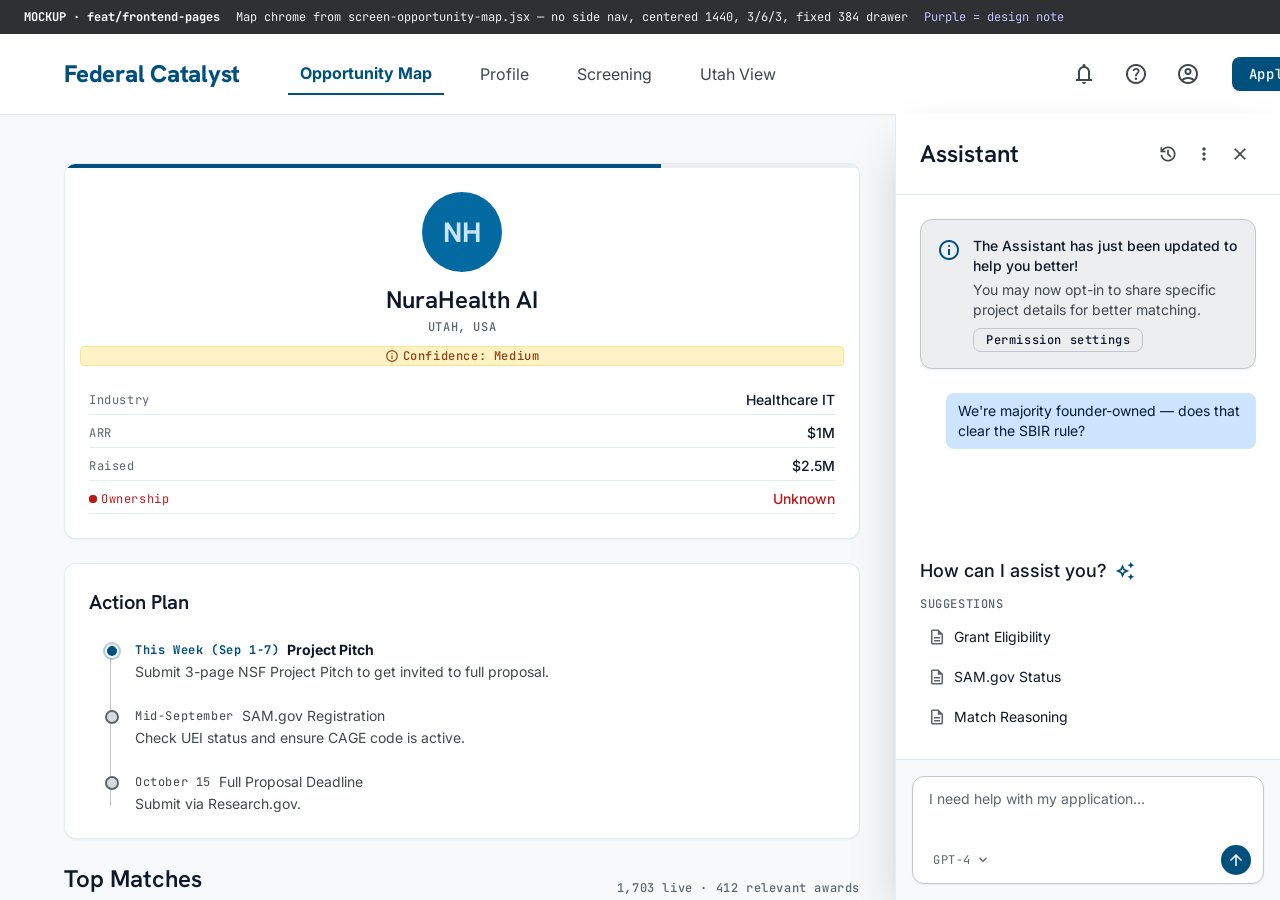
==== public/design-mocks/frontend-pages.html @ 947ebcf3 "feat: UX designs for Screening, Utah View, Profile + extended match card Clickable mock at public/de" ====
<!doctype html>
<html lang="en">
<head>
<meta charset="utf-8" />
<meta name="viewport" content="width=device-width, initial-scale=1" />
<title>feat/frontend-pages — UX designs</title>

<!-- Real design system, copied beside this file. Re-sync after kit changes:
       cp src/app/styles/catalyst-kit.css public/design-mocks/catalyst-kit.css -->
<link rel="stylesheet" href="catalyst-kit.css" />
<link rel="preconnect" href="https://fonts.googleapis.com" />
<link rel="preconnect" href="https://fonts.gstatic.com" crossorigin />
<link rel="stylesheet" href="https://fonts.googleapis.com/css2?family=Hanken+Grotesk:wght@400;600;700;800&family=Inter:wght@400;500;600;700&family=JetBrains+Mono:wght@400;500;600&family=Material+Symbols+Outlined:opsz,wght,FILL,GRAD@20..48,100..700,0..1,-50..200&display=swap" />

<style>
  /* Fonts bound to kit roles (app does this via next/font). Below: nothing but
     the shell measurements taken from screen-opportunity-map.jsx. */
  :root {
    --font-display: "Hanken Grotesk", system-ui, sans-serif;
    --font-headline: "Hanken Grotesk", system-ui, sans-serif;
    --font-body: "Inter", system-ui, sans-serif;
    --font-label: "JetBrains Mono", ui-monospace, monospace;
    --font-mono: "JetBrains Mono", ui-monospace, monospace;
    --mk-banner-h: 34px;
  }
  html, body { margin: 0; height: 100%; }
  body {
    background: var(--color-background); color: var(--color-on-surface);
    font-family: var(--font-body); -webkit-font-smoothing: antialiased;
    display: flex; flex-direction: column; overflow: hidden;
  }
  .mk-banner {
    background: var(--color-inverse-surface); color: var(--color-inverse-on-surface);
    font-family: var(--font-label); font-size: 12px; height: var(--mk-banner-h);
    padding: 0 24px; display: flex; gap: 16px; align-items: center; flex: none;
    overflow: hidden; white-space: nowrap;
  }
  .mk-banner b { color: #fff; }

  /* Opportunity Map chrome — screen-opportunity-map.jsx line 78:
     top nav, centered 1440 main, paddingRight 420 when the drawer is open.
     NO side nav: that belongs to Pursuit Workspace alone. */
  .mk-scroll { flex: 1; overflow-y: auto; }
  main.mk-page {
    max-width: 1440px; margin: 0 auto;
    padding: 48px var(--space-margin-desktop);
  }
  body[data-drawer="true"] main.mk-page { padding-right: 420px; }

  .mk-grid { display: grid; grid-template-columns: repeat(12, 1fr); gap: 24px; align-items: start; }
  .mk-c3 { grid-column: span 3; display: flex; flex-direction: column; gap: 24px; }
  .mk-c6 { grid-column: span 6; display: flex; flex-direction: column; gap: 24px; }
  @media (max-width: 1280px) { .mk-c3, .mk-c6 { grid-column: 1 / -1; } }

  /* AssistantDrawer — screen-assistant-drawer.jsx line 15 verbatim. */
  .mk-drawer {
    position: fixed; right: 0; top: calc(var(--mk-banner-h) + 80px); bottom: 0;
    width: 384px; z-index: 50;
    background: var(--color-surface-container-lowest);
    border-left: 1px solid var(--color-border-ice);
    box-shadow: var(--shadow-drawer);
    display: flex; flex-direction: column;
  }
  .mk-fab { position: fixed; right: 24px; bottom: 24px; z-index: 60; }

  .mk-h3 { margin: 0; font: 600 24px/32px var(--font-headline); color: var(--color-text-deep); }
  .mk-h4 { margin: 0 0 24px; font: 600 20px/28px var(--font-headline); color: var(--color-text-deep); }
  .mk-label { font: 500 12px/14px var(--font-label); letter-spacing: .05em; color: var(--color-outline); }
  .mk-row { display: flex; align-items: center; gap: 12px; flex-wrap: wrap; }
  .mk-between { display: flex; justify-content: space-between; align-items: center; gap: 16px; }
  .mk-num { font-family: var(--font-label); font-variant-numeric: tabular-nums; font-weight: 600; color: var(--color-text-deep); }
  .mk-stack { display: flex; flex-direction: column; gap: 12px; }
  .mk-anno { font-family: var(--font-label); font-size: 11px; color: var(--color-tertiary); background: var(--color-tertiary-fixed); border-radius: var(--radius-default); padding: 4px 8px; display: inline-block; }
  .mk-vh { position:absolute; width:1px; height:1px; overflow:hidden; clip:rect(0 0 0 0); }
  [hidden] { display: none !important; }
</style>
</head>
<body data-drawer="true">

<div class="mk-banner">
  <b>MOCKUP · feat/frontend-pages</b>
  <span>Map chrome from screen-opportunity-map.jsx — no side nav, centered 1440, 3/6/3, fixed 384 drawer</span>
  <span style="color:var(--color-tertiary-fixed-dim)">Purple = design note</span>
</div>

<!-- Plain .or-nav — the map's nav is solid; glass is workspace chrome. -->
<nav class="or-nav">
  <div style="display:flex;align-items:center;gap:var(--space-lg)">
    <h1 class="or-nav__brand">Federal Catalyst</h1>
    <div class="or-nav__links" id="tabs" role="tablist" aria-label="Screens">
      <button type="button" role="tab" aria-selected="true" class="or-nav__link or-nav__link--active" data-screen="map">Opportunity Map</button>
      <button type="button" role="tab" aria-selected="false" class="or-nav__link" data-screen="profile">Profile</button>
      <button type="button" role="tab" aria-selected="false" class="or-nav__link" data-screen="screening">Screening</button>
      <button type="button" role="tab" aria-selected="false" class="or-nav__link" data-screen="utah">Utah View</button>
    </div>
  </div>
  <div style="display:flex;align-items:center;gap:var(--space-md)">
    <div style="display:flex;gap:var(--space-sm)">
      <button class="or-iconbtn" aria-label="Notifications"><span class="material-symbols-outlined" aria-hidden="true">notifications</span></button>
      <button class="or-iconbtn" aria-label="Help"><span class="material-symbols-outlined" aria-hidden="true">help</span></button>
      <button class="or-iconbtn" aria-label="Account"><span class="material-symbols-outlined" aria-hidden="true">account_circle</span></button>
    </div>
    <button class="or-btn or-btn--filled">Apply Now</button>
  </div>
</nav>

<div class="mk-scroll">

<!-- ===================== 1 · OPPORTUNITY MAP (canonical) ==================== -->
<main class="mk-page" id="screen-map" role="tabpanel" aria-label="Opportunity Map">
  <div class="mk-grid">

    <!-- span 3 — FounderProfile + ActionPlan, exactly as the screen composes them -->
    <div class="mk-c3">
      <div class="or-card" style="overflow:hidden;display:flex;flex-direction:column;align-items:center;text-align:center">
        <div class="or-progress or-progress--top" role="progressbar" aria-valuenow="75" aria-valuemin="0" aria-valuemax="100" aria-label="Profile completeness"><div class="or-progress__fill" style="width:75%"></div></div>
        <span class="or-avatar" style="width:80px;height:80px;font-size:28px;margin-bottom:12px;margin-top:4px">NH</span>
        <h3 style="margin:0 0 4px;font:600 24px/32px var(--font-headline);color:var(--color-text-deep)">NuraHealth AI</h3>
        <span class="mk-label" style="text-transform:uppercase;margin-bottom:12px">Utah, USA</span>
        <span class="or-badge or-badge--caution" style="width:100%;justify-content:center;margin-bottom:24px"><span class="material-symbols-outlined" style="font-size:14px" aria-hidden="true">info</span>Confidence: Medium</span>
        <div style="width:100%;display:flex;flex-direction:column;gap:8px">
          <div class="or-kv"><span class="or-kv__label">Industry</span><span class="or-kv__value">Healthcare IT</span></div>
          <div class="or-kv"><span class="or-kv__label">ARR</span><span class="or-kv__value">$1M</span></div>
          <div class="or-kv"><span class="or-kv__label">Raised</span><span class="or-kv__value">$2.5M</span></div>
          <div class="or-kv or-kv--danger"><span class="or-kv__label"><span class="or-ping" aria-hidden="true"><span></span><span></span></span>Ownership</span><span class="or-kv__value">Unknown</span></div>
        </div>
      </div>

      <div class="or-card">
        <h4 class="mk-h4">Action Plan</h4>
        <div class="or-timeline">
          <div class="or-timeline__rule"></div>
          <div class="or-timeline__item" style="display:flex;gap:16px"><div class="or-timeline__dot or-timeline__dot--current"></div><div><div class="mk-row" style="gap:8px"><span class="or-timeline__date or-timeline__date--current" style="color:var(--color-primary);font-weight:700">This Week (Sep 1-7)</span><span class="or-timeline__title" style="font-weight:700">Project Pitch</span></div><p class="or-timeline__detail">Submit 3-page NSF Project Pitch to get invited to full proposal.</p></div></div>
          <div class="or-timeline__item" style="display:flex;gap:16px"><div class="or-timeline__dot"></div><div><div class="mk-row" style="gap:8px"><span class="or-timeline__date">Mid-September</span><span class="or-timeline__title" style="color:var(--color-on-surface-variant)">SAM.gov Registration</span></div><p class="or-timeline__detail">Check UEI status and ensure CAGE code is active.</p></div></div>
          <div class="or-timeline__item" style="display:flex;gap:16px"><div class="or-timeline__dot"></div><div><div class="mk-row" style="gap:8px"><span class="or-timeline__date">October 15</span><span class="or-timeline__title" style="color:var(--color-on-surface-variant)">Full Proposal Deadline</span></div><p class="or-timeline__detail">Submit via Research.gov.</p></div></div>
        </div>
      </div>
    </div>

    <!-- span 6 — Top Matches -->
    <div class="mk-c6">
      <div style="display:flex;justify-content:space-between;align-items:flex-end">
        <h3 class="mk-h3">Top Matches</h3>
        <span class="mk-label">1,703 live · 412 relevant awards</span>
      </div>

      <article class="or-opp">
        <div class="or-opp__head">
          <div style="display:flex;justify-content:space-between;align-items:flex-start;gap:16px">
            <div>
              <div style="display:flex;align-items:center;gap:12px;margin-bottom:4px"><span class="or-badge or-badge--fit"><span class="material-symbols-outlined" style="font-size:14px" aria-hidden="true">check_circle</span>Likely fit</span><span class="or-opp__meta">ID: NSF-23-456</span></div>
              <h4 class="or-opp__title">NSF SBIR Phase I</h4>
            </div>
            <div style="text-align:right"><span class="or-opp__amount">$275K</span><span class="or-opp__meta">Deadline: Oct 15</span></div>
          </div>
          <p class="or-opp__lede">Seed funding for deep-tech startups to conduct R&amp;D on unproven, high-impact innovations.</p>
        </div>

        <!-- Canonical body is 2-col. Third column added because the brief names
             FOUR explanation elements; auto-fit so it degrades to 2 then 1. -->
        <div class="or-opp__body" style="grid-template-columns:repeat(auto-fit,minmax(200px,1fr))">
          <div>
            <h5 class="or-opp__h5"><span class="material-symbols-outlined" style="font-size:18px;color:var(--color-primary)" aria-hidden="true">done_all</span>Why it fits</h5>
            <ul class="or-opp__list"><li>Strong AI/Healthcare focus aligns with Digital Health topic.</li><li>Revenue stage shows commercial viability potential.</li><li>US-based small business requirement met.</li></ul>
          </div>
          <div>
            <h5 class="or-opp__h5" style="color:var(--color-error)"><span class="material-symbols-outlined" style="font-size:18px" aria-hidden="true">warning</span>What could disqualify</h5>
            <ul class="or-opp__list"><li>Requires clear technical risk (not just software dev).</li><li>VC funding limits (must be &gt;50% individual owned). Verify Ownership.</li></ul>
          </div>
          <div>
            <h5 class="or-opp__h5" style="color:var(--color-caution-text)"><span class="material-symbols-outlined" style="font-size:18px" aria-hidden="true">fact_check</span>What to verify</h5>
            <ul class="or-opp__list"><li>FY2026 topic list still names Digital Health.</li><li>Whether Phase I requires SAM.gov registration at submission.</li></ul>
            <p class="mk-anno" style="margin-top:8px">NEW — <code>whatToVerify</code> exists on the match type; the kit card had no slot.</p>
          </div>

          <div style="grid-column:1 / -1;padding-top:12px;border-top:1px solid var(--color-border-ice)">
            <h5 class="or-opp__h5"><span class="material-symbols-outlined" style="font-size:18px;color:var(--color-outline)" aria-hidden="true">group</span>Who else got this money</h5>
            <div class="or-opp__twin">
              <span style="background:rgba(126,212,253,.2);padding:8px;border-radius:9999px;margin-top:4px;display:inline-flex" aria-hidden="true"><span class="material-symbols-outlined" style="font-size:20px;color:var(--color-secondary)">handshake</span></span>
              <div>
                <span style="font:500 12px/14px var(--font-label);letter-spacing:.05em;color:var(--color-secondary);text-transform:uppercase;display:block;margin-bottom:4px">Your Funding Twin</span>
                <h6 style="margin:0;font:500 16px/24px var(--font-body);color:var(--color-text-deep)">NuraHealth AI (Salt Lake City)</h6>
                <p style="margin:4px 0 0;font:400 14px/20px var(--font-body);color:var(--color-on-surface-variant)">Received $256K in 2022 for “Natural Language Processing for Nursing Triage.” They had similar ARR and team size at application.</p>
              </div>
            </div>
          </div>
        </div>

        <div class="or-opp__foot">
          <span class="or-opp__meta" style="color:var(--color-on-surface-variant);margin-left:8px">Estimated prep time: 120 hours</span>
          <div style="display:flex;gap:12px"><button class="or-btn or-btn--outline">Save for Later</button><button class="or-btn or-btn--filled">Start Pre-flight<span class="material-symbols-outlined" style="font-size:18px" aria-hidden="true">arrow_forward</span></button></div>
        </div>
      </article>

      <div class="or-card or-card--dashed">
        <div style="display:flex;justify-content:space-between;align-items:flex-start;gap:16px">
          <div>
            <div style="display:flex;align-items:center;gap:12px;margin-bottom:4px"><span class="or-badge or-badge--neutral">Held - Missing Data</span><span class="mk-label">ID: NIH-R43</span></div>
            <h4 style="margin:0;font:600 18px/26px var(--font-headline);color:var(--color-text-deep)">NIH SBIR (NINR)</h4>
            <p style="margin:4px 0 0;max-width:640px;font:400 14px/20px var(--font-body);color:var(--color-on-surface-variant)">National Institute of Nursing Research grants. Highly relevant, but we need ownership details to confirm eligibility against VC backing limits.</p>
          </div>
          <button class="or-btn or-btn--text">Resolve<span class="material-symbols-outlined" style="font-size:18px" aria-hidden="true">edit</span></button>
        </div>
      </div>
    </div>

    <!-- span 3 — UnlockResults, the canonical right rail -->
    <div class="mk-c3">
      <div class="or-card" style="overflow:hidden;position:relative">
        <div style="position:absolute;top:0;right:0;padding:16px;opacity:.1;pointer-events:none" aria-hidden="true"><span class="material-symbols-outlined" style="font-size:64px">lock_open</span></div>
        <h4 style="margin:0 0 8px;font:600 20px/28px var(--font-headline);color:var(--color-text-deep);display:flex;align-items:center;gap:8px"><span class="material-symbols-outlined" style="color:var(--color-primary)" aria-hidden="true">key</span>Unlock Results</h4>
        <p style="margin:0 0 24px;font:400 14px/20px var(--font-body);color:var(--color-on-surface-variant)">Clarify ownership to reveal 14 hidden opportunities and confirm SBIR eligibility.</p>
        <div style="display:flex;flex-direction:column;gap:12px">
          <label class="or-option"><input type="radio" name="own-map" /><span><span class="or-option__title">&gt;50% Individual/Founder Owned</span><span class="or-option__hint">Standard SBIR eligibility</span></span></label>
          <label class="or-option"><input type="radio" name="own-map" /><span><span class="or-option__title">&gt;50% VC/PE Owned</span><span class="or-option__hint">Restricts some agencies</span></span></label>
        </div>
        <button class="or-btn or-btn--tonal or-btn--block" style="margin-top:24px">Save Details</button>
      </div>
    </div>
  </div>
</main>


<!-- ============================ 2 · PROFILE ============================== -->
<main class="mk-page" id="screen-profile" role="tabpanel" aria-label="Profile" hidden>
  <div class="mk-grid">
    <div class="mk-c3">
      <div class="or-card" style="overflow:hidden;display:flex;flex-direction:column;align-items:center;text-align:center">
        <div class="or-progress or-progress--top" role="progressbar" aria-valuenow="68" aria-valuemin="0" aria-valuemax="100" aria-label="Profile completeness"><div class="or-progress__fill" style="width:68%"></div></div>
        <span class="or-avatar" style="width:80px;height:80px;font-size:28px;margin-bottom:12px;margin-top:4px">NH</span>
        <h3 style="margin:0 0 4px;font:600 24px/32px var(--font-headline);color:var(--color-text-deep)">NuraHealth AI</h3>
        <span class="mk-label" style="text-transform:uppercase;margin-bottom:12px">Utah, USA</span>
        <span class="or-badge or-badge--caution" style="width:100%;justify-content:center;margin-bottom:24px"><span class="material-symbols-outlined" style="font-size:14px" aria-hidden="true">info</span>68% complete</span>
        <div style="width:100%;display:flex;flex-direction:column;gap:8px">
          <div class="or-kv"><span class="or-kv__label">Industry</span><span class="or-kv__value">Healthcare IT</span></div>
          <div class="or-kv"><span class="or-kv__label">ARR</span><span class="or-kv__value">$1M</span></div>
          <div class="or-kv"><span class="or-kv__label">Raised</span><span class="or-kv__value">$2.5M</span></div>
          <div class="or-kv or-kv--danger"><span class="or-kv__label"><span class="or-ping" aria-hidden="true"><span></span><span></span></span>Ownership</span><span class="or-kv__value">Unknown</span></div>
        </div>
      </div>
    </div>

    <div class="mk-c6">
      <div style="display:flex;justify-content:space-between;align-items:flex-end">
        <h3 class="mk-h3">Company Profile</h3>
        <span class="mk-label">2 required · 68% complete</span>
      </div>

      <div class="or-card or-card--sunken" style="padding:12px 16px">
        <div class="mk-row" style="gap:16px">
          <span class="mk-label">Where each answer came from</span>
          <span class="or-badge or-badge--primary">You said</span>
          <span class="or-badge or-badge--neutral">We inferred</span>
          <span class="or-badge or-badge--secondary">You edited</span>
          <span class="or-badge or-badge--danger">Unknown</span>
        </div>
      </div>

      <div class="or-card">
        <h4 class="mk-h4">Eligibility</h4>
        <div class="mk-stack">
          <div class="or-kv or-kv--danger"><span class="or-kv__label"><span class="or-ping" aria-hidden="true"><span></span><span></span></span>Active R&amp;D</span><span class="mk-row"><span class="or-kv__value">Unknown</span><span class="or-badge or-badge--caution">Required</span><button class="or-btn or-btn--tonal or-btn--sm">Answer</button></span></div>
          <div class="or-kv"><span class="or-kv__label">Registered on SAM.gov</span><span class="mk-row"><span class="or-kv__value">Yes</span><span class="or-badge or-badge--secondary">You edited</span><button class="or-iconbtn or-iconbtn--sm" aria-label="Edit SAM.gov registration"><span class="material-symbols-outlined" style="font-size:16px" aria-hidden="true">edit</span></button></span></div>
          <p style="margin:0;font:400 14px/20px var(--font-body);color:var(--color-on-surface-variant)">You changed this from <b>No</b> on 12 Aug — the agent won't overwrite it. <span class="mk-anno">manual edits are sticky</span></p>
        </div>
      </div>

      <div class="or-card">
        <h4 class="mk-h4">Scale</h4>
        <div class="mk-stack">
          <div class="or-kv"><span class="or-kv__label">Employees</span><span class="mk-row"><span class="or-kv__value">15</span><span class="or-badge or-badge--primary">You said</span><button class="or-iconbtn or-iconbtn--sm" aria-label="Edit employees"><span class="material-symbols-outlined" style="font-size:16px" aria-hidden="true">edit</span></button></span></div>
          <div class="or-kv"><span class="or-kv__label">Small business (SBA)</span><span class="mk-row"><span class="or-kv__value">Yes</span><span class="or-badge or-badge--neutral">We inferred</span><button class="or-iconbtn or-iconbtn--sm" aria-label="Edit small business status"><span class="material-symbols-outlined" style="font-size:16px" aria-hidden="true">edit</span></button></span></div>
          <p style="margin:0;font:400 14px/20px var(--font-body);color:var(--color-on-surface-variant)">Inferred from 15 employees (&lt;500). Drives 6 eligibility screens — correct it if we're wrong.</p>
        </div>
      </div>

      <div class="or-card">
        <label class="mk-label" for="own-words" style="display:block;margin-bottom:12px">IN YOUR WORDS <span class="mk-anno">verbatim source — re-extracting re-derives everything above</span></label>
        <textarea class="or-field" id="own-words" rows="4">We're a 15-person software company based in Lehi, Utah. Our SaaS platform uses AI to reduce the administrative burden on nurses. We're at $1M ARR and we've raised $2.5M. We're looking for $500K to $2M in non-dilutive funding.</textarea>
      </div>
    </div>

    <div class="mk-c3">
      <div class="or-card" style="overflow:hidden;position:relative">
        <div style="position:absolute;top:0;right:0;padding:16px;opacity:.1;pointer-events:none" aria-hidden="true"><span class="material-symbols-outlined" style="font-size:64px">lock_open</span></div>
        <h4 style="margin:0 0 8px;font:600 20px/28px var(--font-headline);color:var(--color-text-deep);display:flex;align-items:center;gap:8px"><span class="material-symbols-outlined" style="color:var(--color-primary)" aria-hidden="true">key</span>Unlock Results</h4>
        <p style="margin:0 0 24px;font:400 14px/20px var(--font-body);color:var(--color-on-surface-variant)">Two required basics are missing, so ranking is held. Early numbers inflate and then collapse — we'd rather wait.</p>
        <div style="display:flex;flex-direction:column;gap:12px">
          <label class="or-option"><input type="radio" name="own-p" /><span><span class="or-option__title">&gt;50% Individual/Founder Owned</span><span class="or-option__hint">Standard SBIR eligibility</span></span></label>
          <label class="or-option"><input type="radio" name="own-p" /><span><span class="or-option__title">&gt;50% VC/PE Owned</span><span class="or-option__hint">Restricts some agencies</span></span></label>
        </div>
        <button class="or-btn or-btn--tonal or-btn--block" style="margin-top:24px">Save Details</button>
      </div>
    </div>
  </div>
</main>


<!-- =========================== 3 · SCREENING ============================= -->
<main class="mk-page" id="screen-screening" role="tabpanel" aria-label="Screening" hidden>
  <div class="mk-grid">
    <div class="mk-c3">
      <div class="or-card" style="overflow:hidden;display:flex;flex-direction:column;align-items:center;text-align:center">
        <div class="or-progress or-progress--top" role="progressbar" aria-valuenow="55" aria-valuemin="0" aria-valuemax="100" aria-label="Screens cleared"><div class="or-progress__fill" style="width:55%"></div></div>
        <span class="or-avatar" style="width:80px;height:80px;font-size:28px;margin-bottom:12px;margin-top:4px">NH</span>
        <h3 style="margin:0 0 4px;font:600 24px/32px var(--font-headline);color:var(--color-text-deep)">5 of 9 cleared</h3>
        <span class="mk-label" style="text-transform:uppercase;margin-bottom:12px">Federal screens</span>
        <span class="or-badge or-badge--caution" style="width:100%;justify-content:center;margin-bottom:24px"><span class="material-symbols-outlined" style="font-size:14px" aria-hidden="true">info</span>2 answers from ranking</span>
        <div style="width:100%;display:flex;flex-direction:column;gap:8px">
          <div class="or-kv"><span class="or-kv__label">You can settle</span><span class="or-kv__value">$1.0M</span></div>
          <div class="or-kv"><span class="or-kv__label">Only the notice can</span><span class="or-kv__value">$1.4M</span></div>
          <div class="or-kv"><span class="or-kv__label">Blocked</span><span class="or-kv__value">3 programs</span></div>
        </div>
      </div>
    </div>

    <div class="mk-c6">
      <div style="display:flex;justify-content:space-between;align-items:flex-end">
        <h3 class="mk-h3">Screening</h3>
        <span class="mk-label">4,595 screened · 9 rules</span>
      </div>

      <div class="or-card">
        <div class="mk-between" style="margin-bottom:8px"><div class="mk-row"><span class="or-badge or-badge--caution">Unresolved</span><span class="mk-label">sbir:ownership</span></div><span class="mk-num" style="color:var(--color-primary)">$680K</span></div>
        <h4 style="margin:0 0 4px;font:600 18px/26px var(--font-headline);color:var(--color-text-deep)">Majority US ownership</h4>
        <p style="margin:0 0 16px;font:400 14px/20px var(--font-body);color:var(--color-on-surface-variant)">SBIR statute requires &gt;50% ownership by US citizens or permanent residents. One answer settles it for every SBIR program at once.</p>
        <div class="mk-between"><span class="mk-label">4 programs · NIH, NSF, HHS</span><button class="or-btn or-btn--filled or-btn--sm">Answer this</button></div>
      </div>

      <div class="or-card">
        <div class="mk-between" style="margin-bottom:8px"><div class="mk-row"><span class="or-badge or-badge--caution">Unresolved</span><span class="mk-label">registration:sam</span></div><span class="mk-num" style="color:var(--color-primary)">$320K</span></div>
        <h4 style="margin:0 0 4px;font:600 18px/26px var(--font-headline);color:var(--color-text-deep)">SAM.gov registration</h4>
        <p style="margin:0 0 16px;font:400 14px/20px var(--font-body);color:var(--color-on-surface-variant)">Every federal award needs an active registration with a UEI. It takes 2–3 weeks, so start before you apply, not after.</p>
        <div class="mk-between"><span class="mk-label">7 programs</span><div class="mk-row"><button class="or-btn or-btn--outline or-btn--sm">Start registration</button><button class="or-btn or-btn--filled or-btn--sm">Answer this</button></div></div>
      </div>

      <!-- The honest half — 57% of unknown-gated dollars, per readiness.ts -->
      <div class="or-card or-card--dashed">
        <div class="mk-between" style="margin-bottom:8px"><span class="or-badge or-badge--neutral">Not machine-readable</span><span class="mk-num" style="color:var(--color-outline)">$1.4M</span></div>
        <h4 style="margin:0 0 4px;font:600 18px/26px var(--font-headline);color:var(--color-text-deep)">We can't determine these — and neither can any answer you give us</h4>
        <p style="margin:0 0 16px;max-width:640px;font:400 14px/20px var(--font-body);color:var(--color-on-surface-variant)">11 programs state eligibility in prose we can't parse into a rule — “applicants must demonstrate institutional capacity”. We rank these <b>verify eligibility</b> rather than guessing, and point you at the paragraph to read.</p>
        <div class="mk-stack">
          <div class="or-kv"><span class="or-kv__label">NIH R41 — institutional capacity clause</span><span class="mk-row"><span class="or-badge or-badge--caution">Verify</span><button class="or-btn or-btn--text or-btn--sm">Read the clause</button></span></div>
          <div class="or-kv"><span class="or-kv__label">HHS — “eligible entity” definition</span><span class="mk-row"><span class="or-badge or-badge--caution">Verify</span><button class="or-btn or-btn--text or-btn--sm">Read the clause</button></span></div>
        </div>
        <p class="mk-anno" style="margin-top:12px">Without this section the page promises money no answer can unlock.</p>
      </div>

      <div class="or-alert or-alert--danger">
        <span class="material-symbols-outlined" style="color:var(--color-error);margin-top:2px" aria-hidden="true">warning</span>
        <div style="flex:1">
          <h4 class="or-alert__title">Blocked — non-profit / academic only</h4>
          <div class="or-alert__body">3 programs restrict applicants to non-profits, IHEs or state agencies. You're a for-profit company; no answer fixes this, so we've stopped ranking them.</div>
          <button class="or-btn or-btn--danger-text or-btn--sm">Show them anyway<span class="material-symbols-outlined" style="font-size:14px" aria-hidden="true">arrow_forward</span></button>
        </div>
      </div>

      <div class="or-card or-card--sunken">
        <h4 class="mk-h4" style="margin-bottom:12px">Cleared — 5 screens</h4>
        <div class="mk-stack">
          <div class="or-kv"><span class="or-kv__label">Small business (&lt;500 employees)</span><span class="mk-row"><span class="or-badge or-badge--fit">Pass</span><span class="or-badge or-badge--neutral">We inferred</span></span></div>
          <div class="or-kv"><span class="or-kv__label">For-profit entity</span><span class="mk-row"><span class="or-badge or-badge--fit">Pass</span><span class="or-badge or-badge--primary">You said</span></span></div>
          <div class="or-kv"><span class="or-kv__label">Location — Utah, eligible state</span><span class="mk-row"><span class="or-badge or-badge--fit">Pass</span><span class="or-badge or-badge--primary">You said</span></span></div>
          <div class="or-kv"><span class="or-kv__label">Award size overlaps your need</span><span class="mk-row"><span class="or-badge or-badge--fit">Pass</span><span class="or-badge or-badge--primary">You said</span></span></div>
          <div class="or-kv"><span class="or-kv__label">Deadline still open</span><span class="mk-row"><span class="or-badge or-badge--fit">Pass</span><span class="or-badge or-badge--neutral">Source data</span></span></div>
        </div>
      </div>
    </div>

    <div class="mk-c3">
      <div class="or-card" style="overflow:hidden;position:relative">
        <div style="position:absolute;top:0;right:0;padding:16px;opacity:.1;pointer-events:none" aria-hidden="true"><span class="material-symbols-outlined" style="font-size:64px">lock_open</span></div>
        <h4 style="margin:0 0 8px;font:600 20px/28px var(--font-headline);color:var(--color-text-deep);display:flex;align-items:center;gap:8px"><span class="material-symbols-outlined" style="color:var(--color-primary)" aria-hidden="true">key</span>Unlock Results</h4>
        <p style="margin:0 0 24px;font:400 14px/20px var(--font-body);color:var(--color-on-surface-variant)">Clarify ownership to reveal 14 hidden opportunities and confirm SBIR eligibility.</p>
        <div style="display:flex;flex-direction:column;gap:12px">
          <label class="or-option"><input type="radio" name="own-s" /><span><span class="or-option__title">&gt;50% Individual/Founder Owned</span><span class="or-option__hint">Standard SBIR eligibility</span></span></label>
          <label class="or-option"><input type="radio" name="own-s" /><span><span class="or-option__title">&gt;50% VC/PE Owned</span><span class="or-option__hint">Restricts some agencies</span></span></label>
        </div>
        <button class="or-btn or-btn--tonal or-btn--block" style="margin-top:24px">Save Details</button>
      </div>
    </div>
  </div>
</main>


<!-- =========================== 4 · UTAH VIEW ============================= -->
<main class="mk-page" id="screen-utah" role="tabpanel" aria-label="Utah View" hidden>
  <div class="mk-grid">
    <div class="mk-c3">
      <div class="or-card" style="overflow:hidden;display:flex;flex-direction:column;align-items:center;text-align:center">
        <div class="or-progress or-progress--top" role="progressbar" aria-valuenow="100" aria-valuemin="0" aria-valuemax="100" aria-label="Evidence loaded"><div class="or-progress__fill" style="width:100%"></div></div>
        <span class="or-avatar" style="width:80px;height:80px;font-size:28px;margin-bottom:12px;margin-top:4px">UT</span>
        <h3 style="margin:0 0 4px;font:600 24px/32px var(--font-headline);color:var(--color-text-deep)">Utah</h3>
        <span class="mk-label" style="text-transform:uppercase;margin-bottom:12px">Your programs</span>
        <span class="or-badge or-badge--secondary" style="width:100%;justify-content:center;margin-bottom:24px">37 winners found</span>
        <div style="width:100%;display:flex;flex-direction:column;gap:8px">
          <div class="or-kv"><span class="or-kv__label">Median award</span><span class="or-kv__value">$261,000</span></div>
          <div class="or-kv"><span class="or-kv__label">Total awarded</span><span class="or-kv__value">$18.4M</span></div>
          <div class="or-kv"><span class="or-kv__label">Utah-only programs</span><span class="or-kv__value">24</span></div>
        </div>
      </div>

      <div class="or-card">
        <h4 class="mk-h4">Where the money lands</h4>
        <div class="mk-stack">
          <div><div class="mk-between" style="margin-bottom:4px"><span style="font:400 14px/20px var(--font-body);color:var(--color-text-deep)">Salt Lake City</span><span class="mk-num">$11.2M</span></div><div class="or-progress or-progress--rounded" role="progressbar" aria-valuenow="100" aria-valuemin="0" aria-valuemax="100" aria-label="Salt Lake City"><div class="or-progress__fill" style="width:100%;border-radius:9999px"></div></div></div>
          <div><div class="mk-between" style="margin-bottom:4px"><span style="font:400 14px/20px var(--font-body);color:var(--color-text-deep)">Provo / Orem</span><span class="mk-num">$3.6M</span></div><div class="or-progress or-progress--rounded" role="progressbar" aria-valuenow="32" aria-valuemin="0" aria-valuemax="100" aria-label="Provo Orem"><div class="or-progress__fill" style="width:32%;border-radius:9999px"></div></div></div>
          <div><div class="mk-between" style="margin-bottom:4px"><span style="font:400 14px/20px var(--font-body);color:var(--color-text-deep)">Lehi <span class="or-badge or-badge--primary">You</span></span><span class="mk-num">$2.4M</span></div><div class="or-progress or-progress--rounded" role="progressbar" aria-valuenow="21" aria-valuemin="0" aria-valuemax="100" aria-label="Lehi"><div class="or-progress__fill" style="width:21%;border-radius:9999px;background:var(--color-secondary)"></div></div></div>
        </div>
      </div>
    </div>

    <div class="mk-c6">
      <div style="display:flex;justify-content:space-between;align-items:flex-end">
        <h3 class="mk-h3">Utah Winners</h3>
        <span class="mk-label">USAspending + NIH RePORTER · cached 7d</span>
      </div>
      <p class="mk-anno" style="margin:0">evidence.nearbyWinners — computed today, rendered nowhere</p>

      <div class="or-card">
        <div class="mk-between" style="margin-bottom:8px"><div><h4 style="margin:0;font:600 18px/26px var(--font-headline);color:var(--color-text-deep)">University research hospital</h4><span class="mk-label">Salt Lake City, UT · NIH R41 · FY2024</span></div><span class="mk-num" style="font-size:20px;color:var(--color-secondary)">$1,140,000</span></div>
        <p style="margin:0 0 12px;font:400 14px/20px var(--font-body);color:var(--color-on-surface-variant)">Clinical documentation burden reduction using natural-language processing on nursing notes…</p>
        <span class="or-badge or-badge--secondary">Same program as your #1 match</span>
      </div>

      <div class="or-card">
        <div class="mk-between" style="margin-bottom:8px"><div><h4 style="margin:0;font:600 18px/26px var(--font-headline);color:var(--color-text-deep)">Digital health company</h4><span class="mk-label">Provo, UT · NSF SBIR Phase I · FY2023</span></div><span class="mk-num" style="font-size:20px;color:var(--color-secondary)">$275,000</span></div>
        <p style="margin:0 0 12px;font:400 14px/20px var(--font-body);color:var(--color-on-surface-variant)">Machine-learning triage for hospital staffing and shift allocation…</p>
        <div class="mk-row"><span class="or-badge or-badge--fit">14 people at award</span><span class="or-badge or-badge--neutral">Closest to your size</span></div>
      </div>

      <div class="or-card">
        <div class="mk-between" style="margin-bottom:8px"><div><h4 style="margin:0;font:600 18px/26px var(--font-headline);color:var(--color-text-deep)">Medical-device startup</h4><span class="mk-label">Lehi, UT · HHS SBIR Phase II · FY2023</span></div><span class="mk-num" style="font-size:20px;color:var(--color-secondary)">$1,900,000</span></div>
        <p style="margin:0 0 12px;font:400 14px/20px var(--font-body);color:var(--color-on-surface-variant)">Bedside monitoring integration for electronic health record systems…</p>
        <span class="or-badge or-badge--primary">Same city as you</span>
      </div>

      <button class="or-btn or-btn--outline or-btn--block">Show all 37 Utah winners</button>
    </div>

    <div class="mk-c3">
      <div class="or-card">
        <h4 class="mk-h4">Utah-only programs</h4>
        <div class="mk-stack">
          <div class="or-kv"><span class="or-kv__label">Utah SBIR/STTR match</span><span class="or-badge or-badge--fit">Likely fit</span></div>
          <div class="or-kv"><span class="or-kv__label">Technology Commercialization</span><span class="or-badge or-badge--fit">Likely fit</span></div>
          <div class="or-kv"><span class="or-kv__label">Custom Fit training funds</span><span class="or-badge or-badge--caution">Verify</span></div>
          <div class="or-kv"><span class="or-kv__label">Rural Employment Expansion</span><span class="or-badge or-badge--neutral">Adjacent</span></div>
        </div>
        <button class="or-btn or-btn--text or-btn--sm" style="margin-top:12px">See all 24</button>
      </div>
    </div>
  </div>
</main>

</div><!-- /mk-scroll -->

<!-- AssistantDrawer — screen-assistant-drawer.jsx, faithfully -->
<aside class="mk-drawer" id="drawer" aria-label="Assistant">
  <div style="display:flex;align-items:center;justify-content:space-between;padding:24px;border-bottom:1px solid var(--color-border-ice)">
    <h2 style="margin:0;font:600 24px/32px var(--font-headline);color:var(--color-text-deep)">Assistant</h2>
    <div style="display:flex;gap:4px">
      <button class="or-iconbtn or-iconbtn--sm" aria-label="History"><span class="material-symbols-outlined" style="font-size:20px" aria-hidden="true">history</span></button>
      <button class="or-iconbtn or-iconbtn--sm" aria-label="More"><span class="material-symbols-outlined" style="font-size:20px" aria-hidden="true">more_vert</span></button>
      <button class="or-iconbtn or-iconbtn--sm" id="drawer-close" aria-label="Close"><span class="material-symbols-outlined" style="font-size:20px" aria-hidden="true">close</span></button>
    </div>
  </div>

  <div style="flex:1;overflow-y:auto;padding:24px;display:flex;flex-direction:column;gap:24px">
    <div class="or-alert or-alert--info">
      <span class="material-symbols-outlined" style="color:var(--color-primary);margin-top:2px" aria-hidden="true">info</span>
      <div style="flex:1">
        <h4 class="or-alert__title">The Assistant has just been updated to help you better!</h4>
        <div class="or-alert__body">You may now opt-in to share specific project details for better matching.</div>
        <button class="or-btn or-btn--tonal or-btn--sm">Permission settings</button>
      </div>
    </div>

    <div style="align-self:flex-end;max-width:85%;background:var(--color-primary-fixed);color:var(--color-on-primary-fixed);border-radius:var(--radius-lg);padding:8px 12px;font:400 14px/20px var(--font-body)">
      We're majority founder-owned — does that clear the SBIR rule?
    </div>

    <div style="margin-top:auto">
      <div style="display:flex;align-items:center;gap:8px;margin-bottom:12px">
        <h3 style="margin:0;font:500 18px/28px var(--font-body);color:var(--color-text-deep)">How can I assist you?</h3>
        <span class="material-symbols-outlined" style="font-size:20px;color:var(--color-primary)" aria-hidden="true">auto_awesome</span>
      </div>
      <p style="margin:0 0 8px" class="mk-label">SUGGESTIONS</p>
      <div style="display:flex;flex-direction:column;gap:4px">
        <button type="button" style="display:flex;align-items:center;gap:8px;width:100%;text-align:left;padding:8px;border:0;background:none;cursor:pointer;border-radius:var(--radius-default);font:400 14px/20px var(--font-body);color:var(--color-text-deep)"><span class="material-symbols-outlined" style="font-size:18px;color:var(--color-outline)" aria-hidden="true">description</span>Grant Eligibility</button>
        <button type="button" style="display:flex;align-items:center;gap:8px;width:100%;text-align:left;padding:8px;border:0;background:none;cursor:pointer;border-radius:var(--radius-default);font:400 14px/20px var(--font-body);color:var(--color-text-deep)"><span class="material-symbols-outlined" style="font-size:18px;color:var(--color-outline)" aria-hidden="true">description</span>SAM.gov Status</button>
        <button type="button" style="display:flex;align-items:center;gap:8px;width:100%;text-align:left;padding:8px;border:0;background:none;cursor:pointer;border-radius:var(--radius-default);font:400 14px/20px var(--font-body);color:var(--color-text-deep)"><span class="material-symbols-outlined" style="font-size:18px;color:var(--color-outline)" aria-hidden="true">description</span>Match Reasoning</button>
      </div>
    </div>
  </div>

  <div style="padding:16px;border-top:1px solid var(--color-border-ice);background:var(--color-background)">
    <div class="or-composer">
      <label class="mk-vh" for="composer">Message the Assistant</label>
      <textarea id="composer" rows="2" placeholder="I need help with my application…"></textarea>
      <div class="or-composer__bar">
        <button type="button" class="or-composer__model">GPT-4<span class="material-symbols-outlined" style="font-size:16px" aria-hidden="true">expand_more</span></button>
        <button type="button" class="or-composer__send" aria-label="Send"><span class="material-symbols-outlined" style="font-size:18px" aria-hidden="true">arrow_upward</span></button>
      </div>
    </div>
  </div>
</aside>

<button class="or-btn or-btn--filled or-btn--pill mk-fab" id="fab" hidden>
  <span class="material-symbols-outlined" style="font-size:18px" aria-hidden="true">auto_awesome</span>Assistant
</button>

<script>
  const screens = ["map", "profile", "screening", "utah"];
  function show(name) {
    for (const b of document.querySelectorAll("#tabs [data-screen]")) {
      const on = b.dataset.screen === name;
      b.classList.toggle("or-nav__link--active", on);
      b.setAttribute("aria-selected", String(on));
    }
    for (const s of screens) document.getElementById("screen-" + s).hidden = s !== name;
    document.querySelector(".mk-scroll").scrollTo(0, 0);
  }
  document.getElementById("tabs").addEventListener("click", (e) => {
    const b = e.target.closest("[data-screen]"); if (b) show(b.dataset.screen);
  });
  document.getElementById("tabs").addEventListener("keydown", (e) => {
    if (e.key !== "ArrowRight" && e.key !== "ArrowLeft") return;
    const btns = [...document.querySelectorAll("#tabs [data-screen]")];
    const i = btns.findIndex((b) => b.getAttribute("aria-selected") === "true");
    const n = btns[(i + (e.key === "ArrowRight" ? 1 : btns.length - 1)) % btns.length];
    show(n.dataset.screen); n.focus();
  });
  const drawer = document.getElementById("drawer"), fab = document.getElementById("fab");
  function setDrawer(open) {
    drawer.hidden = !open; fab.hidden = open;
    document.body.dataset.drawer = String(open);
  }
  document.getElementById("drawer-close").addEventListener("click", () => setDrawer(false));
  fab.addEventListener("click", () => setDrawer(true));
</script>
</body>
</html>
---- public/design-mocks/catalyst-kit.css ----
/* ============================================================================
   Federal Catalyst UI Kit — VENDORED. Do not hand-edit values in this file.

   Source: "Federal Catalyst UI Kit" (Josh's Claude artifact bundle,
   namespace OpportunityRadarDesignSystem_3ee40b). Tokens and .or-* component
   rules are lifted verbatim from that bundle so this file stays diffable
   against it. React bindings live in src/app/components/ui/.

   Two deliberate deviations from the bundle, both at the bottom of the file:
     1. @font-face blocks are dropped — next/font/google loads Hanken Grotesk,
        Inter and JetBrains Mono in layout.tsx, so --font-* is rebound to the
        next/font CSS variables.
     2. Material Symbols Outlined is loaded from Google Fonts in layout.tsx
        rather than embedded as a 3.9 MB woff2.

   Anything the product needs that the kit does not have belongs in
   globals.css, not here.
   ============================================================================ */

.material-symbols-outlined {
  font-family: "Material Symbols Outlined";
  font-weight: normal;
  font-style: normal;
  line-height: 1;
  letter-spacing: normal;
  text-transform: none;
  display: inline-block;
  white-space: nowrap;
  word-wrap: normal;
  direction: ltr;
  text-rendering: optimizeLegibility;
  -webkit-font-feature-settings: "liga";
  -webkit-font-smoothing: antialiased;
  font-variation-settings: "FILL" 0, "wght" 400, "GRAD" 0, "opsz" 24;
}
.material-symbols-outlined.fill {
  font-variation-settings: "FILL" 1;
}

/* Color — copied verbatim from the tailwind.config blocks in
   design/claude-design/*.html. A Material 3 role set on a cool blue seed,
   plus four non-M3 additions the design files rely on (text-deep,
   border-ice, surface-glass, surface-tint). */
:root{
  /* Primary */
  --color-primary:#00507d;
  --color-on-primary:#ffffff;
  --color-primary-container:#0369a1;
  --color-on-primary-container:#cbe4ff;
  --color-primary-fixed:#cde5ff;
  --color-primary-fixed-dim:#94ccff;
  --color-on-primary-fixed:#001d32;
  --color-on-primary-fixed-variant:#004b74;
  --color-inverse-primary:#94ccff;
  --color-surface-tint:#006399;

  /* Secondary — cyan; used for "done", fit score, past timeline steps */
  --color-secondary:#006686;
  --color-on-secondary:#ffffff;
  --color-secondary-container:#7ed4fd;
  --color-on-secondary-container:#005b78;
  --color-secondary-fixed:#c0e8ff;
  --color-secondary-fixed-dim:#7bd1fa;
  --color-on-secondary-fixed:#001e2b;
  --color-on-secondary-fixed-variant:#004d66;

  /* Tertiary — indigo; reserved accent, sparingly used */
  --color-tertiary:#3535c4;
  --color-on-tertiary:#ffffff;
  --color-tertiary-container:#4f51dc;
  --color-on-tertiary-container:#e0dfff;
  --color-tertiary-fixed:#e1e0ff;
  --color-tertiary-fixed-dim:#c0c1ff;
  --color-on-tertiary-fixed:#07006c;
  --color-on-tertiary-fixed-variant:#2f2ebe;

  /* Error */
  --color-error:#ba1a1a;
  --color-on-error:#ffffff;
  --color-error-container:#ffdad6;
  --color-on-error-container:#93000a;

  /* Surfaces */
  --color-background:#f7f9fb;
  --color-on-background:#191c1e;
  --color-surface:#f7f9fb;
  --color-surface-bright:#f7f9fb;
  --color-surface-dim:#d8dadc;
  --color-surface-container-lowest:#ffffff;
  --color-surface-container-low:#f2f4f6;
  --color-surface-container:#eceef0;
  --color-surface-container-high:#e6e8ea;
  --color-surface-container-highest:#e0e3e5;
  --color-surface-variant:#e0e3e5;
  --color-on-surface:#191c1e;
  --color-on-surface-variant:#40474f;
  --color-inverse-surface:#2d3133;
  --color-inverse-on-surface:#eff1f3;

  /* Outlines + the four non-M3 additions */
  --color-outline:#707881;
  --color-outline-variant:#c0c7d1;
  --color-text-deep:#0f172a;
  --color-border-ice:rgba(3,105,161,0.12);
  --color-surface-glass:rgba(255,255,255,0.7);

  /* Fit-tier / status hues used inline in the design files */
  --color-fit-strong:#006c4a;
  --color-fit-strong-surface:rgba(0,108,74,0.10);
  --color-caution-surface:#fef3c7;
  --color-caution-border:#fde68a;
  --color-caution-text:#92400e;

  /* Semantic aliases — prefer these in product code */
  --text-heading:var(--color-text-deep);
  --text-body:var(--color-on-surface);
  --text-muted:var(--color-on-surface-variant);
  --text-faint:var(--color-outline);
  --text-link:var(--color-primary);
  --text-danger:var(--color-error);
  --surface-page:var(--color-background);
  --surface-card:var(--color-surface-container-lowest);
  --surface-card-glass:var(--color-surface-glass);
  --surface-sunken:var(--color-surface-container);
  --surface-selected:var(--color-primary-fixed);
  --border-hairline:var(--color-border-ice);
  --border-control:var(--color-outline-variant);
  --border-glass:rgba(255,255,255,0.4);
  --action-primary-bg:var(--color-primary);
  --action-primary-fg:var(--color-on-primary);
  --action-primary-bg-hover:var(--color-surface-tint);
}

/* Type — three families, nine named roles, values verbatim from the design
   files' fontFamily/fontSize maps. Headlines are Hanken Grotesk, prose is
   Inter, every label/eyebrow/metric is JetBrains Mono at 0.05em tracking. */
:root{
  --font-display:'Hanken Grotesk',system-ui,sans-serif;
  --font-headline:'Hanken Grotesk',system-ui,sans-serif;
  --font-body:'Inter',system-ui,sans-serif;
  --font-label:'JetBrains Mono',ui-monospace,monospace;
  --font-mono:'JetBrains Mono',ui-monospace,monospace;

  /* headline-display 56/64 -0.02em 700 */
  --text-display-size:56px;--text-display-line:64px;--text-display-tracking:-0.02em;--text-display-weight:700;
  /* headline-lg 32/40 -0.01em 600 (mobile 28/36 600) */
  --text-headline-lg-size:32px;--text-headline-lg-line:40px;--text-headline-lg-tracking:-0.01em;--text-headline-lg-weight:600;
  --text-headline-lg-mobile-size:28px;--text-headline-lg-mobile-line:36px;--text-headline-lg-mobile-weight:600;
  /* headline-md 24/32 600 */
  --text-headline-md-size:24px;--text-headline-md-line:32px;--text-headline-md-weight:600;
  /* body-lg 18/28 400 */
  --text-body-lg-size:18px;--text-body-lg-line:28px;--text-body-lg-weight:400;
  /* body-md 16/24 400 */
  --text-body-md-size:16px;--text-body-md-line:24px;--text-body-md-weight:400;
  /* body-sm 14/20 400 */
  --text-body-sm-size:14px;--text-body-sm-line:20px;--text-body-sm-weight:400;
  /* label-md 14/16 0.05em 500 */
  --text-label-md-size:14px;--text-label-md-line:16px;--text-label-md-tracking:0.05em;--text-label-md-weight:500;
  /* label-sm 12/14 0.05em 500 */
  --text-label-sm-size:12px;--text-label-sm-line:14px;--text-label-sm-tracking:0.05em;--text-label-sm-weight:500;
}

/* Spacing — the named scale from the design files' tailwind spacing map.
   Note gutter and md are both 24px: gutter is grid/section gap, md is
   card padding. Page margins are 64px desktop / 16px mobile. */
:root{
  --space-xs:4px;
  --space-base:8px;
  --space-sm:12px;
  --space-md:24px;
  --space-gutter:24px;
  --space-lg:48px;
  --space-margin-desktop:64px;
  --space-margin-mobile:16px;
  --space-xl:80px;

  --layout-nav-height:80px;
  --layout-side-nav-width:256px;
  --layout-rail-width:384px;
  --layout-max-width:1440px;
}

/* Radii + elevation. The design files ship exactly four radii; cards are
   always xl, controls lg, chips/badges default, pills full. Elevation is
   Tailwind's shadow-sm on nearly everything — the drawer is the one
   exception. Glass surfaces pair blur with a white 40% border. */
:root{
  --radius-default:0.25rem;
  --radius-lg:0.5rem;
  --radius-xl:0.75rem;
  --radius-full:9999px;

  --shadow-sm:0 1px 2px 0 rgb(0 0 0 / 0.05);
  --shadow-md:0 4px 6px -1px rgb(0 0 0 / 0.1),0 2px 4px -2px rgb(0 0 0 / 0.1);
  --shadow-lg:0 10px 15px -3px rgb(0 0 0 / 0.1),0 4px 6px -4px rgb(0 0 0 / 0.1);
  --shadow-drawer:0 25px 50px -12px rgb(0 0 0 / 0.25);

  --blur-glass:24px;
  --blur-glass-soft:12px;
  --border-width-hairline:1px;
  --border-width-emphasis:2px;
}

/* Motion. Everything in the design files is a 200ms color/opacity fade plus
   a press scale of 0.95 (side-nav rows translate 1px right instead). No
   bounces, no springs, no entrance animations except one ping on stale data. */
:root{
  --duration-fast:150ms; /* @kind other */
  --duration-base:200ms; /* @kind other */
  --duration-drawer:300ms; /* @kind other */
  --ease-standard:cubic-bezier(0.4,0,0.2,1); /* @kind other */
  --press-scale:0.95; /* @kind other */
  --press-nudge:1px;
  --hover-opacity:0.9; /* @kind other */
}

/* Component styling for the Opportunity Radar kit. Every value here is lifted
   from design/claude-design/*.html; hover/press states live in CSS because the
   design relies on them (200ms color fade + 0.95 press scale). */
.or-btn{display:inline-flex;align-items:center;justify-content:center;gap:8px;font-family:var(--font-label);font-size:var(--text-label-md-size);line-height:var(--text-label-md-line);letter-spacing:var(--text-label-md-tracking);font-weight:var(--text-label-md-weight);padding:8px 16px;border-radius:var(--radius-lg);border:1px solid transparent;cursor:pointer;text-decoration:none;transition:background-color var(--duration-base) var(--ease-standard),color var(--duration-base) var(--ease-standard),opacity var(--duration-base) var(--ease-standard),transform var(--duration-base) var(--ease-standard)}
.or-btn:active{transform:scale(var(--press-scale))}
.or-btn:disabled{opacity:.5;cursor:not-allowed;transform:none}
.or-btn--filled{background:var(--color-primary);color:var(--color-on-primary);box-shadow:var(--shadow-sm)}
.or-btn--filled:hover:not(:disabled){background:var(--color-surface-tint)}
.or-btn--outline{border-color:var(--color-outline-variant);color:var(--color-on-surface-variant);background:transparent}
.or-btn--outline:hover:not(:disabled){background:var(--color-surface-container-highest)}
.or-btn--tonal{background:var(--color-surface-container);border-color:var(--color-outline-variant);color:var(--color-text-deep)}
.or-btn--tonal:hover:not(:disabled){background:var(--color-surface-container-high)}
.or-btn--glass{border-radius:var(--radius-full);border-color:var(--color-border-ice);background:var(--color-surface-glass);backdrop-filter:blur(var(--blur-glass-soft));color:var(--color-primary);box-shadow:var(--shadow-sm)}
.or-btn--glass:hover:not(:disabled){background:var(--color-surface-container-low)}
.or-btn--text{background:none;border:0;padding:0;color:var(--color-primary)}
.or-btn--text:hover:not(:disabled){text-decoration:underline}
.or-btn--danger-text{background:none;border:0;padding:0;color:var(--color-error);font-weight:700}
.or-btn--danger-text:hover:not(:disabled){text-decoration:underline}
.or-btn--pill{border-radius:var(--radius-full);padding:8px 24px}
.or-btn--sm{font-size:var(--text-label-sm-size);line-height:var(--text-label-sm-line);padding:4px 12px}
.or-btn--block{width:100%}

.or-iconbtn{display:inline-flex;align-items:center;justify-content:center;padding:8px;border:0;border-radius:var(--radius-full);background:none;color:var(--color-on-surface-variant);cursor:pointer;transition:background-color var(--duration-base) var(--ease-standard),color var(--duration-base) var(--ease-standard),transform var(--duration-base) var(--ease-standard)}
.or-iconbtn:hover{background:var(--color-surface-container-low);color:var(--color-primary)}
.or-iconbtn:active{transform:scale(var(--press-scale))}
.or-iconbtn--active{color:var(--color-primary)}
.or-iconbtn--sm{padding:6px}

.or-badge{display:inline-flex;align-items:center;gap:4px;font-family:var(--font-label);font-size:var(--text-label-sm-size);line-height:var(--text-label-sm-line);letter-spacing:var(--text-label-sm-tracking);font-weight:var(--text-label-sm-weight);padding:2px 8px;border-radius:var(--radius-default);border:1px solid transparent;white-space:nowrap}
.or-badge--pill{border-radius:var(--radius-full);padding:2px 10px}
.or-badge--fit{background:var(--color-fit-strong-surface);color:var(--color-fit-strong)}
.or-badge--caution{background:var(--color-caution-surface);color:var(--color-caution-text);border-color:var(--color-caution-border)}
.or-badge--danger{background:var(--color-error-container);color:var(--color-on-error-container);font-weight:700}
.or-badge--neutral{background:var(--color-surface-variant);color:var(--color-on-surface-variant)}
.or-badge--primary{background:var(--color-primary-fixed);color:var(--color-on-primary-fixed-variant)}
.or-badge--secondary{background:var(--color-secondary-fixed);color:var(--color-on-secondary-fixed-variant)}
.or-badge--outline{background:transparent;border-color:var(--color-outline);color:var(--color-on-surface-variant)}

.or-card{position:relative;background:var(--surface-card);border:1px solid var(--color-border-ice);border-radius:var(--radius-xl);box-shadow:var(--shadow-sm);padding:var(--space-md)}
.or-card--glass{background:var(--color-surface-glass);backdrop-filter:blur(var(--blur-glass));border-color:var(--border-glass)}
.or-card--sunken{background:var(--color-surface-container);box-shadow:none}
.or-card--dashed{background:var(--color-surface-container);border:2px dashed var(--color-outline-variant);box-shadow:none;opacity:.8;transition:opacity var(--duration-base) var(--ease-standard)}
.or-card--dashed:hover{opacity:1}
.or-card--outlined{border-color:var(--color-primary-container)}
.or-card--flush{padding:0;overflow:hidden}

.or-avatar{display:inline-flex;align-items:center;justify-content:center;border-radius:var(--radius-full);font-family:var(--font-headline);font-weight:700;background:var(--color-primary-container);color:var(--color-on-primary-container);object-fit:cover;flex:none}
.or-avatar--muted{background:var(--color-surface-dim);color:var(--color-on-surface-variant);font-family:var(--font-label);font-weight:500}

.or-stat{display:flex;align-items:center;gap:8px;background:var(--color-surface-container-lowest);border:1px solid var(--color-border-ice);border-radius:var(--radius-lg);padding:8px 16px}
.or-stat__label{font-family:var(--font-label);font-size:var(--text-label-sm-size);line-height:var(--text-label-sm-line);letter-spacing:var(--text-label-sm-tracking);color:var(--color-on-surface-variant);margin:0}
.or-stat__value{font-family:var(--font-body);font-size:var(--text-body-md-size);line-height:var(--text-body-md-line);font-weight:600;color:var(--color-text-deep);margin:0}

.or-kv{display:flex;justify-content:space-between;gap:12px;align-items:center;border-bottom:1px solid var(--color-border-ice);padding-bottom:4px}
.or-kv__label{display:inline-flex;align-items:center;gap:4px;font-family:var(--font-label);font-size:var(--text-label-sm-size);line-height:var(--text-label-sm-line);letter-spacing:var(--text-label-sm-tracking);color:var(--color-outline)}
.or-kv__value{font-family:var(--font-body);font-size:var(--text-body-sm-size);line-height:var(--text-body-sm-line);font-weight:500;color:var(--color-text-deep)}
.or-kv--danger .or-kv__label,.or-kv--danger .or-kv__value{color:var(--color-error)}
.or-ping{position:relative;display:inline-flex;width:8px;height:8px}
.or-ping span:first-child{position:absolute;display:inline-flex;width:100%;height:100%;border-radius:9999px;background:var(--color-error);opacity:.75;animation:or-ping 1s cubic-bezier(0,0,.2,1) infinite}
.or-ping span:last-child{position:relative;display:inline-flex;width:8px;height:8px;border-radius:9999px;background:var(--color-error)}
@keyframes or-ping{75%,100%{transform:scale(2);opacity:0}}

.or-progress{width:100%;height:4px;background:var(--color-surface-container);overflow:hidden}
.or-progress--rounded{border-radius:var(--radius-full)}
.or-progress--top{position:absolute;top:0;left:0}
.or-progress__fill{height:100%;background:var(--color-primary)}

.or-nav{display:flex;justify-content:space-between;align-items:center;width:100%;height:var(--layout-nav-height);padding:0 var(--space-margin-desktop);background:var(--color-surface-container-lowest);border-bottom:1px solid var(--color-border-ice);box-shadow:var(--shadow-sm);flex:none;position:relative;z-index:50}
.or-nav--glass{background:var(--color-surface-glass);backdrop-filter:blur(var(--blur-glass));border-bottom:0}
.or-nav__brand{font-family:var(--font-headline);font-size:var(--text-headline-md-size);line-height:var(--text-headline-md-line);font-weight:800;letter-spacing:-0.01em;color:var(--color-primary);margin:0}
.or-nav__links{display:flex;align-items:center;gap:var(--space-md)}
.or-nav__link{font-family:var(--font-body);font-size:var(--text-body-md-size);line-height:var(--text-body-md-line);color:var(--color-on-surface-variant);text-decoration:none;padding:8px 12px;border-radius:var(--radius-default);cursor:pointer;background:none;border:0;transition:background-color var(--duration-base) var(--ease-standard),color var(--duration-base) var(--ease-standard),transform var(--duration-base) var(--ease-standard)}
.or-nav__link:hover{color:var(--color-primary);background:var(--color-surface-container-low)}
.or-nav__link:active{transform:scale(var(--press-scale))}
.or-nav__link--active{color:var(--color-primary);font-weight:700;border-bottom:2px solid var(--color-primary);border-radius:var(--radius-default) var(--radius-default) 0 0}

.or-side{display:flex;flex-direction:column;height:100%;width:var(--layout-side-nav-width);background:var(--color-surface-container-lowest);border-right:1px solid var(--color-border-ice);padding:32px var(--space-gutter) var(--space-gutter);flex:none;box-sizing:border-box}
.or-side__row{display:flex;align-items:center;gap:12px;padding:12px 16px;border-radius:var(--radius-lg);font-family:var(--font-label);font-size:var(--text-label-md-size);line-height:var(--text-label-md-line);letter-spacing:var(--text-label-md-tracking);color:var(--color-on-surface-variant);text-decoration:none;background:none;border:0;cursor:pointer;transition:background-color var(--duration-base) var(--ease-standard),color var(--duration-base) var(--ease-standard),transform var(--duration-base) var(--ease-standard)}
.or-side__row:hover{background:var(--color-surface-container-high)}
.or-side__row:active{transform:translateX(var(--press-nudge))}
.or-side__row--active{background:var(--color-primary-container);color:var(--color-on-primary-container);font-weight:700}
.or-side__row--danger{color:var(--color-error)}
.or-side__row--danger:hover{background:rgba(255,218,214,.2)}

.or-crumbs{display:flex;align-items:center;gap:8px;font-family:var(--font-body);font-size:var(--text-body-sm-size);line-height:var(--text-body-sm-line);color:var(--color-on-surface-variant)}
.or-crumbs a{color:inherit;text-decoration:none;transition:color var(--duration-base) var(--ease-standard)}
.or-crumbs a:hover{color:var(--color-primary)}
.or-crumbs__current{color:var(--color-text-deep);font-weight:500}

.or-steps{position:relative;display:flex;justify-content:space-between}
.or-steps__track,.or-steps__fill{position:absolute;top:16px;left:0;height:4px;border-radius:var(--radius-full);transform:translateY(-50%)}
.or-steps__track{width:100%;background:var(--color-surface-container-high)}
.or-steps__fill{background:var(--color-primary)}
.or-steps__step{position:relative;z-index:1;display:flex;flex-direction:column;align-items:center;gap:8px}
.or-steps__dot{width:32px;height:32px;border-radius:var(--radius-full);display:flex;align-items:center;justify-content:center;font-family:var(--font-label);font-size:var(--text-label-md-size);background:var(--color-surface);color:var(--color-on-surface-variant);border:1px solid var(--color-outline-variant);box-sizing:border-box}
.or-steps__dot--done{background:var(--color-primary);color:var(--color-on-primary);border:0;box-shadow:var(--shadow-sm)}
.or-steps__dot--current{background:var(--color-primary-container);color:var(--color-on-primary-container);border:2px solid var(--color-primary);font-weight:700;box-shadow:var(--shadow-sm)}
.or-steps__label{font-family:var(--font-label);font-size:var(--text-label-sm-size);line-height:var(--text-label-sm-line);letter-spacing:var(--text-label-sm-tracking);color:var(--color-on-surface-variant)}
.or-steps__label--current{color:var(--color-primary);font-weight:700}
.or-steps__label--done{color:var(--color-text-deep)}

.or-timeline{position:relative;display:flex;flex-direction:column;gap:24px;padding-left:16px}
.or-timeline__rule{position:absolute;left:21px;top:8px;bottom:8px;width:1px;background:var(--color-outline-variant)}
.or-timeline__item{position:relative;z-index:1;display:flex;gap:16px}
.or-timeline__dot{width:14px;height:14px;border-radius:var(--radius-full);margin-top:4px;flex:none;box-sizing:border-box;background:var(--color-surface-dim);border:2px solid var(--color-outline)}
.or-timeline__dot--done{background:var(--color-secondary);border:2px solid var(--color-surface);box-shadow:var(--shadow-sm)}
.or-timeline__dot--current{background:var(--color-primary);border:2px solid var(--color-surface);box-shadow:0 0 0 2px rgba(0,80,125,.3)}
.or-timeline__date{font-family:var(--font-label);font-size:var(--text-label-sm-size);line-height:var(--text-label-sm-line);letter-spacing:var(--text-label-sm-tracking);color:var(--color-on-surface-variant)}
.or-timeline__date--done{color:var(--color-secondary);font-weight:700}
.or-timeline__date--current{color:var(--color-primary);font-weight:700}
.or-timeline__title{font-family:var(--font-body);font-size:var(--text-body-sm-size);line-height:var(--text-body-sm-line);color:var(--color-text-deep)}
.or-timeline__detail{font-family:var(--font-body);font-size:var(--text-body-sm-size);line-height:var(--text-body-sm-line);color:var(--color-on-surface-variant);margin:2px 0 0}

.or-field{width:100%;box-sizing:border-box;font-family:var(--font-body);font-size:var(--text-body-sm-size);line-height:var(--text-body-sm-line);color:var(--color-text-deep);background:var(--color-surface-container-lowest);border:1px solid var(--color-outline-variant);border-radius:var(--radius-lg);padding:12px;resize:vertical;transition:border-color var(--duration-base) var(--ease-standard)}
.or-field::placeholder{color:var(--color-outline)}
.or-field:focus{outline:none;border-color:var(--color-primary);box-shadow:0 0 0 1px var(--color-primary)}

.or-option{display:flex;align-items:flex-start;gap:12px;padding:12px;border:1px solid var(--color-outline-variant);border-radius:var(--radius-lg);cursor:pointer;background:var(--color-surface-container-lowest);transition:background-color var(--duration-base) var(--ease-standard),border-color var(--duration-base) var(--ease-standard)}
.or-option:hover{background:var(--color-background)}
.or-option--checked{border-color:var(--color-primary);background:rgba(205,229,255,.4)}
.or-option__title{display:block;font-family:var(--font-body);font-size:var(--text-body-sm-size);line-height:var(--text-body-sm-line);font-weight:500;color:var(--color-text-deep)}
.or-option__hint{display:block;font-family:var(--font-label);font-size:var(--text-label-sm-size);line-height:var(--text-label-sm-line);letter-spacing:var(--text-label-sm-tracking);color:var(--color-outline);margin-top:2px}

.or-composer{position:relative;background:var(--color-surface-container-lowest);border:1px solid var(--color-outline-variant);border-radius:var(--radius-xl);box-shadow:var(--shadow-sm);transition:border-color var(--duration-base) var(--ease-standard)}
.or-composer:focus-within{border-color:var(--color-primary);box-shadow:0 0 0 1px var(--color-primary)}
.or-composer textarea{width:100%;box-sizing:border-box;border:0;background:transparent;resize:none;padding:12px 16px;font-family:var(--font-body);font-size:var(--text-body-sm-size);line-height:var(--text-body-sm-line);color:var(--color-text-deep)}
.or-composer textarea:focus{outline:none}
.or-composer textarea::placeholder{color:var(--color-outline)}
.or-composer__bar{display:flex;justify-content:space-between;align-items:center;padding:0 12px 8px}
.or-composer__model{display:inline-flex;align-items:center;gap:4px;font-family:var(--font-label);font-size:var(--text-label-sm-size);letter-spacing:var(--text-label-sm-tracking);color:var(--color-outline);background:none;border:0;padding:4px 8px;border-radius:var(--radius-default);cursor:pointer}
.or-composer__model:hover{color:var(--color-text-deep);background:var(--color-surface-container)}
.or-composer__send{display:inline-flex;align-items:center;justify-content:center;padding:6px;border:0;border-radius:var(--radius-full);background:var(--color-primary);color:var(--color-on-primary);box-shadow:var(--shadow-sm);cursor:pointer;transition:background-color var(--duration-base) var(--ease-standard)}
.or-composer__send:hover:not(:disabled){background:var(--color-surface-tint)}
.or-composer__send:disabled{opacity:.5;cursor:not-allowed}

.or-alert{position:relative;display:flex;gap:12px;border-radius:var(--radius-xl);padding:16px;box-shadow:var(--shadow-sm);overflow:hidden}
.or-alert--danger{background:rgba(255,218,214,.2);border:1px solid rgba(186,26,26,.2)}
.or-alert--info{background:var(--color-surface-container);border:1px solid var(--color-outline-variant)}
.or-alert__title{font-family:var(--font-label);font-size:var(--text-label-md-size);line-height:var(--text-label-md-line);letter-spacing:var(--text-label-md-tracking);font-weight:700;color:var(--color-on-error-container);margin:0 0 4px}
.or-alert--info .or-alert__title{font-family:var(--font-body);font-size:var(--text-body-sm-size);line-height:var(--text-body-sm-line);letter-spacing:normal;font-weight:500;color:var(--color-text-deep)}
.or-alert__body{font-family:var(--font-body);font-size:var(--text-body-sm-size);line-height:var(--text-body-sm-line);color:var(--color-on-surface-variant);margin:0 0 8px}

.or-suggestion{position:relative;overflow:hidden;background:var(--color-surface-container-lowest);border:1px solid rgba(192,199,209,.3);border-radius:var(--radius-lg);box-shadow:var(--shadow-sm);padding:12px;cursor:pointer;transition:border-color var(--duration-base) var(--ease-standard)}
.or-suggestion:hover{border-color:var(--color-outline)}
.or-suggestion--accent{border-color:rgba(0,80,125,.3)}
.or-suggestion--accent:hover{border-color:var(--color-primary)}
.or-suggestion__spine{position:absolute;left:0;top:0;bottom:0;width:4px;background:var(--color-primary)}
.or-suggestion__title{font-family:var(--font-label);font-size:var(--text-label-sm-size);line-height:var(--text-label-sm-line);letter-spacing:var(--text-label-sm-tracking);font-weight:700;color:var(--color-text-deep);margin:0 0 4px}
.or-suggestion__body{font-family:var(--font-body);font-size:var(--text-body-sm-size);line-height:var(--text-body-sm-line);color:var(--color-on-surface-variant);margin:0 0 8px}

.or-task{display:flex;align-items:center;justify-content:space-between;gap:16px;padding:16px;border-bottom:1px solid var(--color-border-ice);transition:background-color var(--duration-base) var(--ease-standard)}
.or-task:hover{background:rgba(255,255,255,.5)}
.or-task--current{background:rgba(3,105,161,.05);border-left:4px solid var(--color-primary)}
.or-task--current:hover{background:rgba(3,105,161,.1)}
.or-task__title{font-family:var(--font-body);font-size:var(--text-body-md-size);line-height:var(--text-body-md-line);font-weight:500;color:var(--color-text-deep);margin:0}
.or-task__title--done{text-decoration:line-through;opacity:.7}
.or-task__detail{font-family:var(--font-body);font-size:var(--text-body-sm-size);line-height:var(--text-body-sm-line);color:var(--color-on-surface-variant);margin:0}
.or-task__due{font-family:var(--font-label);font-size:var(--text-label-sm-size);letter-spacing:var(--text-label-sm-tracking);color:var(--color-on-surface-variant)}
.or-task__due--urgent{color:var(--color-error);font-weight:700}
.or-task__box{width:24px;height:24px;border:2px solid var(--color-outline-variant);border-radius:var(--radius-default);margin-top:2px;flex:none}
.or-task__radio{position:relative;width:24px;height:24px;border:2px solid var(--color-primary);border-radius:var(--radius-full);margin-top:2px;flex:none}
.or-task__radio::after{content:"";position:absolute;top:50%;left:50%;transform:translate(-50%,-50%);width:12px;height:12px;border-radius:var(--radius-full);background:var(--color-primary)}

.or-opp{background:var(--color-surface-container-lowest);border:1px solid var(--color-primary-container);border-radius:var(--radius-xl);box-shadow:var(--shadow-sm);overflow:hidden}
.or-opp__head{padding:var(--space-gutter);border-bottom:1px solid var(--color-border-ice);background:rgba(205,229,255,.2)}
.or-opp__title{font-family:var(--font-headline);font-size:24px;line-height:32px;font-weight:600;color:var(--color-text-deep);margin:0}
.or-opp__amount{font-family:var(--font-headline);font-size:24px;line-height:32px;font-weight:600;color:var(--color-primary);display:block}
.or-opp__meta{font-family:var(--font-label);font-size:var(--text-label-sm-size);letter-spacing:var(--text-label-sm-tracking);color:var(--color-outline)}
.or-opp__lede{font-family:var(--font-body);font-size:var(--text-body-sm-size);line-height:var(--text-body-sm-line);color:var(--color-on-surface-variant);margin:12px 0 0}
.or-opp__body{padding:var(--space-gutter);display:grid;grid-template-columns:1fr 1fr;gap:var(--space-md)}
.or-opp__h5{display:flex;align-items:center;gap:4px;font-family:var(--font-label);font-size:var(--text-label-md-size);line-height:var(--text-label-md-line);letter-spacing:var(--text-label-md-tracking);color:var(--color-text-deep);margin:0 0 8px}
.or-opp__list{font-family:var(--font-body);font-size:var(--text-body-sm-size);line-height:var(--text-body-sm-line);color:var(--color-on-surface-variant);margin:0;padding-left:18px;display:flex;flex-direction:column;gap:4px}
.or-opp__twin{background:var(--color-background);border:1px solid var(--color-secondary-container);border-radius:var(--radius-lg);padding:12px;display:flex;align-items:flex-start;gap:12px}
.or-opp__foot{display:flex;justify-content:space-between;align-items:center;gap:12px;padding:12px;border-top:1px solid var(--color-border-ice)}

/* ----------------------------------------------------------------------------
   Deviation 1: rebind the kit's font roles onto the next/font families that
   layout.tsx actually loads. The kit named the families directly; next/font
   hashes them, so the raw names would silently fall back to system-ui.
   ---------------------------------------------------------------------------- */
:root {
  --font-display: var(--font-hanken), system-ui, sans-serif;
  --font-headline: var(--font-hanken), system-ui, sans-serif;
  --font-body: var(--font-inter), system-ui, sans-serif;
  --font-label: var(--font-jbmono), ui-monospace, monospace;
  --font-mono: var(--font-jbmono), ui-monospace, monospace;
}

/* ----------------------------------------------------------------------------
   Deviation 3: accessibility corrections to the upstream kit.

   a) --color-outline shipped as #707881, which is 4.48:1 on a white card and
      3.85:1 on .or-card--sunken — under WCAG AA (4.5:1) for the 12px text it
      drives (.or-kv__label, .or-opp__meta: every field label, opportunity ID,
      deadline and prep time in the product). #5c6570 is the nearest grey that
      clears AA on all four surfaces labels sit on — card 5.91, page 5.60,
      sunken 5.09, surface-high 4.81.
   b) The kit ships no reduced-motion block, and .or-ping animates forever.
   c) The kit styles focus only on .or-field and .or-composer, leaving every
      button, icon button, nav link and option card with no visible focus.

   globals.css already covers (b) and (c) for the app, but the kit must stand
   on its own — mockups and any consumer that loads this file alone get the
   same guarantees.
   ---------------------------------------------------------------------------- */
:root {
  --color-outline: #5c6570;
}

.or-btn:focus-visible,
.or-iconbtn:focus-visible,
.or-nav__link:focus-visible,
.or-side__row:focus-visible,
.or-option:focus-within,
.or-composer__send:focus-visible,
.or-crumbs a:focus-visible {
  outline: 2px solid var(--color-surface-tint);
  outline-offset: 2px;
}

@media (prefers-reduced-motion: reduce) {
  .or-ping span:first-child {
    animation: none;
  }
  *,
  *::before,
  *::after {
    animation-duration: 0.001ms !important;
    animation-iteration-count: 1 !important;
    transition-duration: 0.001ms !important;
  }
}
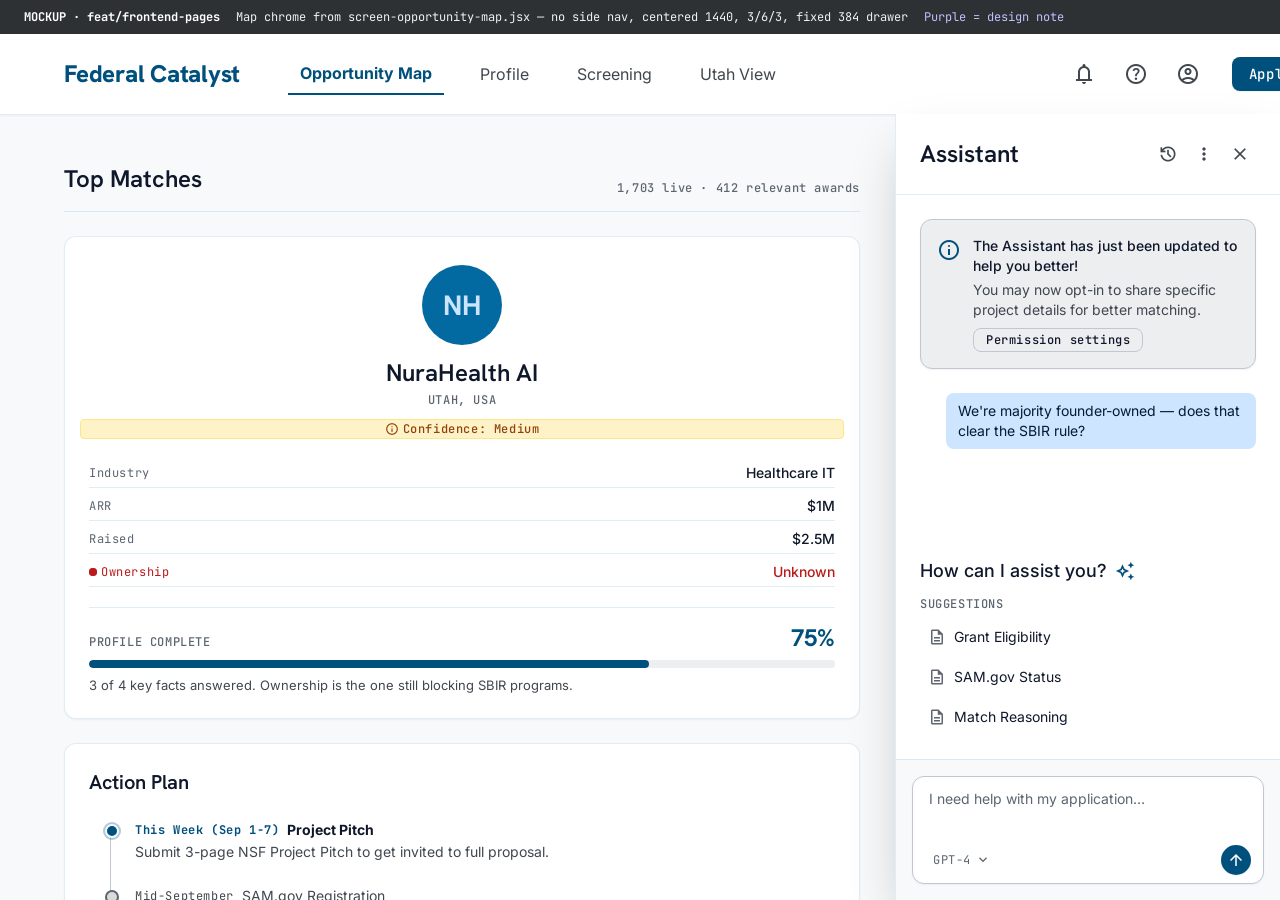
==== commit 148f06cf: "design: legible progress meters, level columns, nav overflow fix Five fixes from review of the mock." ====
--- a/public/design-mocks/frontend-pages.html
+++ b/public/design-mocks/frontend-pages.html
@@ -62,6 +62,51 @@
     display: flex; flex-direction: column;
   }
   .mk-fab { position: fixed; right: 24px; bottom: 24px; z-index: 60; }
+
+  /* Nav overflow guard. .or-nav pads 64px a side and never shrinks its link
+     row, so below ~1500px the right-hand group (icons + Apply Now) was being
+     pushed past the viewport edge and clipped. Let the brand/links group be
+     the thing that gives way; keep the actions group intact. */
+  .or-nav { gap: 16px; }
+  .mk-navleft { min-width: 0; overflow-x: auto; scrollbar-width: none; }
+  .mk-navleft::-webkit-scrollbar { display: none; }
+  .or-nav__brand { white-space: nowrap; }
+  .or-nav__links { flex-wrap: nowrap; }
+  .or-nav__link { white-space: nowrap; }
+  .mk-navright { flex: none; }
+  @media (max-width: 1200px) {
+    .or-nav { padding: 0 var(--space-md); }
+    main.mk-page { padding-left: var(--space-md); padding-right: var(--space-md); }
+    body[data-drawer="true"] main.mk-page { padding-right: var(--space-md); }
+  }
+
+  /* Page header above the grid, so all three columns start level.
+     Previously the heading lived inside the centre column, which pushed its
+     first card ~48px below the side rails. */
+  .mk-pagehead {
+    display: flex; justify-content: space-between; align-items: flex-end;
+    gap: 16px; flex-wrap: wrap; margin-bottom: 24px;
+    padding-bottom: 16px; border-bottom: 1px solid var(--color-border-ice);
+  }
+
+  /* Completeness meter — sits at the FOOT of the dossier card, under a rule,
+     with its number stated. The kit's `or-progress--top` hairline reads as
+     card trim rather than data. */
+  .mk-meter { width: 100%; margin-top: 20px; padding-top: 16px; border-top: 1px solid var(--color-border-ice); }
+  .mk-meter__head { display: flex; justify-content: space-between; align-items: baseline; margin-bottom: 8px; }
+  .mk-meter__value { font: 700 24px/28px var(--font-headline); color: var(--color-primary); }
+  .mk-meter__track { height: 8px; border-radius: 9999px; background: var(--color-surface-container); overflow: hidden; }
+  .mk-meter__fill { height: 100%; border-radius: 9999px; background: var(--color-primary); }
+  .mk-meter__note { margin: 8px 0 0; font: 400 13px/18px var(--font-body); color: var(--color-on-surface-variant); text-align: left; }
+
+  /* Stacked proportional bar — for three numbers that are parts of one whole
+     (money held: settleable / unparseable / blocked). */
+  .mk-stackbar { display: flex; height: 10px; border-radius: 9999px; overflow: hidden; gap: 2px; background: var(--color-surface-container); }
+  .mk-stackbar > span { height: 100%; }
+  .mk-legend { display: flex; flex-direction: column; gap: 10px; margin-top: 14px; width: 100%; }
+  .mk-legend__row { display: flex; align-items: center; justify-content: space-between; gap: 8px; }
+  .mk-legend__key { display: flex; align-items: center; gap: 8px; font: 400 13px/18px var(--font-body); color: var(--color-on-surface-variant); }
+  .mk-legend__dot { width: 10px; height: 10px; border-radius: 3px; flex: none; }
 
   .mk-h3 { margin: 0; font: 600 24px/32px var(--font-headline); color: var(--color-text-deep); }
   .mk-h4 { margin: 0 0 24px; font: 600 20px/28px var(--font-headline); color: var(--color-text-deep); }
@@ -85,7 +130,7 @@
 
 <!-- Plain .or-nav — the map's nav is solid; glass is workspace chrome. -->
 <nav class="or-nav">
-  <div style="display:flex;align-items:center;gap:var(--space-lg)">
+  <div class="mk-navleft" style="display:flex;align-items:center;gap:var(--space-lg)">
     <h1 class="or-nav__brand">Federal Catalyst</h1>
     <div class="or-nav__links" id="tabs" role="tablist" aria-label="Screens">
       <button type="button" role="tab" aria-selected="true" class="or-nav__link or-nav__link--active" data-screen="map">Opportunity Map</button>
@@ -94,7 +139,7 @@
       <button type="button" role="tab" aria-selected="false" class="or-nav__link" data-screen="utah">Utah View</button>
     </div>
   </div>
-  <div style="display:flex;align-items:center;gap:var(--space-md)">
+  <div class="mk-navright" style="display:flex;align-items:center;gap:var(--space-md)">
     <div style="display:flex;gap:var(--space-sm)">
       <button class="or-iconbtn" aria-label="Notifications"><span class="material-symbols-outlined" aria-hidden="true">notifications</span></button>
       <button class="or-iconbtn" aria-label="Help"><span class="material-symbols-outlined" aria-hidden="true">help</span></button>
@@ -108,12 +153,16 @@
 
 <!-- ===================== 1 · OPPORTUNITY MAP (canonical) ==================== -->
 <main class="mk-page" id="screen-map" role="tabpanel" aria-label="Opportunity Map">
+    <div class="mk-pagehead">
+    <h2 class="mk-h3">Top Matches</h2>
+    <span class="mk-label">1,703 live · 412 relevant awards</span>
+  </div>
+
   <div class="mk-grid">
 
     <!-- span 3 — FounderProfile + ActionPlan, exactly as the screen composes them -->
     <div class="mk-c3">
       <div class="or-card" style="overflow:hidden;display:flex;flex-direction:column;align-items:center;text-align:center">
-        <div class="or-progress or-progress--top" role="progressbar" aria-valuenow="75" aria-valuemin="0" aria-valuemax="100" aria-label="Profile completeness"><div class="or-progress__fill" style="width:75%"></div></div>
         <span class="or-avatar" style="width:80px;height:80px;font-size:28px;margin-bottom:12px;margin-top:4px">NH</span>
         <h3 style="margin:0 0 4px;font:600 24px/32px var(--font-headline);color:var(--color-text-deep)">NuraHealth AI</h3>
         <span class="mk-label" style="text-transform:uppercase;margin-bottom:12px">Utah, USA</span>
@@ -124,6 +173,11 @@
           <div class="or-kv"><span class="or-kv__label">Raised</span><span class="or-kv__value">$2.5M</span></div>
           <div class="or-kv or-kv--danger"><span class="or-kv__label"><span class="or-ping" aria-hidden="true"><span></span><span></span></span>Ownership</span><span class="or-kv__value">Unknown</span></div>
         </div>
+        <div class="mk-meter">
+          <div class="mk-meter__head"><span class="mk-label">PROFILE COMPLETE</span><span class="mk-meter__value">75%</span></div>
+          <div class="mk-meter__track" role="progressbar" aria-valuenow="75" aria-valuemin="0" aria-valuemax="100" aria-label="PROFILE COMPLETE"><div class="mk-meter__fill" style="width:75%"></div></div>
+          <p class="mk-meter__note">3 of 4 key facts answered. Ownership is the one still blocking SBIR programs.</p>
+        </div>
       </div>
 
       <div class="or-card">
@@ -139,10 +193,6 @@
 
     <!-- span 6 — Top Matches -->
     <div class="mk-c6">
-      <div style="display:flex;justify-content:space-between;align-items:flex-end">
-        <h3 class="mk-h3">Top Matches</h3>
-        <span class="mk-label">1,703 live · 412 relevant awards</span>
-      </div>
 
       <article class="or-opp">
         <div class="or-opp__head">
@@ -206,8 +256,7 @@
 
     <!-- span 3 — UnlockResults, the canonical right rail -->
     <div class="mk-c3">
-      <div class="or-card" style="overflow:hidden;position:relative">
-        <div style="position:absolute;top:0;right:0;padding:16px;opacity:.1;pointer-events:none" aria-hidden="true"><span class="material-symbols-outlined" style="font-size:64px">lock_open</span></div>
+      <div class="or-card">
         <h4 style="margin:0 0 8px;font:600 20px/28px var(--font-headline);color:var(--color-text-deep);display:flex;align-items:center;gap:8px"><span class="material-symbols-outlined" style="color:var(--color-primary)" aria-hidden="true">key</span>Unlock Results</h4>
         <p style="margin:0 0 24px;font:400 14px/20px var(--font-body);color:var(--color-on-surface-variant)">Clarify ownership to reveal 14 hidden opportunities and confirm SBIR eligibility.</p>
         <div style="display:flex;flex-direction:column;gap:12px">
@@ -223,10 +272,14 @@
 
 <!-- ============================ 2 · PROFILE ============================== -->
 <main class="mk-page" id="screen-profile" role="tabpanel" aria-label="Profile" hidden>
+    <div class="mk-pagehead">
+    <h2 class="mk-h3">Company Profile</h2>
+    <span class="mk-label">2 required · 68% complete</span>
+  </div>
+
   <div class="mk-grid">
     <div class="mk-c3">
       <div class="or-card" style="overflow:hidden;display:flex;flex-direction:column;align-items:center;text-align:center">
-        <div class="or-progress or-progress--top" role="progressbar" aria-valuenow="68" aria-valuemin="0" aria-valuemax="100" aria-label="Profile completeness"><div class="or-progress__fill" style="width:68%"></div></div>
         <span class="or-avatar" style="width:80px;height:80px;font-size:28px;margin-bottom:12px;margin-top:4px">NH</span>
         <h3 style="margin:0 0 4px;font:600 24px/32px var(--font-headline);color:var(--color-text-deep)">NuraHealth AI</h3>
         <span class="mk-label" style="text-transform:uppercase;margin-bottom:12px">Utah, USA</span>
@@ -237,14 +290,15 @@
           <div class="or-kv"><span class="or-kv__label">Raised</span><span class="or-kv__value">$2.5M</span></div>
           <div class="or-kv or-kv--danger"><span class="or-kv__label"><span class="or-ping" aria-hidden="true"><span></span><span></span></span>Ownership</span><span class="or-kv__value">Unknown</span></div>
         </div>
+        <div class="mk-meter">
+          <div class="mk-meter__head"><span class="mk-label">PROFILE COMPLETE</span><span class="mk-meter__value">68%</span></div>
+          <div class="mk-meter__track" role="progressbar" aria-valuenow="68" aria-valuemin="0" aria-valuemax="100" aria-label="PROFILE COMPLETE"><div class="mk-meter__fill" style="width:68%"></div></div>
+          <p class="mk-meter__note">2 required answers left before we can rank anything.</p>
+        </div>
       </div>
     </div>
 
     <div class="mk-c6">
-      <div style="display:flex;justify-content:space-between;align-items:flex-end">
-        <h3 class="mk-h3">Company Profile</h3>
-        <span class="mk-label">2 required · 68% complete</span>
-      </div>
 
       <div class="or-card or-card--sunken" style="padding:12px 16px">
         <div class="mk-row" style="gap:16px">
@@ -281,8 +335,7 @@
     </div>
 
     <div class="mk-c3">
-      <div class="or-card" style="overflow:hidden;position:relative">
-        <div style="position:absolute;top:0;right:0;padding:16px;opacity:.1;pointer-events:none" aria-hidden="true"><span class="material-symbols-outlined" style="font-size:64px">lock_open</span></div>
+      <div class="or-card">
         <h4 style="margin:0 0 8px;font:600 20px/28px var(--font-headline);color:var(--color-text-deep);display:flex;align-items:center;gap:8px"><span class="material-symbols-outlined" style="color:var(--color-primary)" aria-hidden="true">key</span>Unlock Results</h4>
         <p style="margin:0 0 24px;font:400 14px/20px var(--font-body);color:var(--color-on-surface-variant)">Two required basics are missing, so ranking is held. Early numbers inflate and then collapse — we'd rather wait.</p>
         <div style="display:flex;flex-direction:column;gap:12px">
@@ -298,27 +351,35 @@
 
 <!-- =========================== 3 · SCREENING ============================= -->
 <main class="mk-page" id="screen-screening" role="tabpanel" aria-label="Screening" hidden>
+    <div class="mk-pagehead">
+    <h2 class="mk-h3">Screening</h2>
+    <span class="mk-label">4,595 screened · 9 rules</span>
+  </div>
+
   <div class="mk-grid">
     <div class="mk-c3">
       <div class="or-card" style="overflow:hidden;display:flex;flex-direction:column;align-items:center;text-align:center">
-        <div class="or-progress or-progress--top" role="progressbar" aria-valuenow="55" aria-valuemin="0" aria-valuemax="100" aria-label="Screens cleared"><div class="or-progress__fill" style="width:55%"></div></div>
         <span class="or-avatar" style="width:80px;height:80px;font-size:28px;margin-bottom:12px;margin-top:4px">NH</span>
         <h3 style="margin:0 0 4px;font:600 24px/32px var(--font-headline);color:var(--color-text-deep)">5 of 9 cleared</h3>
         <span class="mk-label" style="text-transform:uppercase;margin-bottom:12px">Federal screens</span>
         <span class="or-badge or-badge--caution" style="width:100%;justify-content:center;margin-bottom:24px"><span class="material-symbols-outlined" style="font-size:14px" aria-hidden="true">info</span>2 answers from ranking</span>
-        <div style="width:100%;display:flex;flex-direction:column;gap:8px">
-          <div class="or-kv"><span class="or-kv__label">You can settle</span><span class="or-kv__value">$1.0M</span></div>
-          <div class="or-kv"><span class="or-kv__label">Only the notice can</span><span class="or-kv__value">$1.4M</span></div>
-          <div class="or-kv"><span class="or-kv__label">Blocked</span><span class="or-kv__value">3 programs</span></div>
+        <div class="mk-meter" style="margin-top:0;padding-top:0;border-top:0">
+          <div class="mk-meter__head"><span class="mk-label">MONEY CURRENTLY HELD</span><span class="mk-meter__value">$2.4M</span></div>
+          <div class="mk-stackbar" role="img" aria-label="Of $2.4M held: $1.0M you can settle, $1.4M only the notice can settle, plus 3 blocked programs">
+            <span style="width:42%;background:var(--color-caution-text)"></span>
+            <span style="width:58%;background:var(--color-outline-variant)"></span>
+          </div>
+          <div class="mk-legend">
+            <div class="mk-legend__row"><span class="mk-legend__key"><span class="mk-legend__dot" style="background:var(--color-caution-text)"></span>You can settle</span><span class="mk-num">$1.0M</span></div>
+            <div class="mk-legend__row"><span class="mk-legend__key"><span class="mk-legend__dot" style="background:var(--color-outline-variant)"></span>Only the notice can</span><span class="mk-num">$1.4M</span></div>
+            <div class="mk-legend__row"><span class="mk-legend__key"><span class="mk-legend__dot" style="background:var(--color-error)"></span>Blocked outright</span><span class="mk-num">3 programs</span></div>
+          </div>
+          <p class="mk-meter__note">The grey share is the honest part — no answer you give can free it.</p>
         </div>
       </div>
     </div>
 
     <div class="mk-c6">
-      <div style="display:flex;justify-content:space-between;align-items:flex-end">
-        <h3 class="mk-h3">Screening</h3>
-        <span class="mk-label">4,595 screened · 9 rules</span>
-      </div>
 
       <div class="or-card">
         <div class="mk-between" style="margin-bottom:8px"><div class="mk-row"><span class="or-badge or-badge--caution">Unresolved</span><span class="mk-label">sbir:ownership</span></div><span class="mk-num" style="color:var(--color-primary)">$680K</span></div>
@@ -368,8 +429,7 @@
     </div>
 
     <div class="mk-c3">
-      <div class="or-card" style="overflow:hidden;position:relative">
-        <div style="position:absolute;top:0;right:0;padding:16px;opacity:.1;pointer-events:none" aria-hidden="true"><span class="material-symbols-outlined" style="font-size:64px">lock_open</span></div>
+      <div class="or-card">
         <h4 style="margin:0 0 8px;font:600 20px/28px var(--font-headline);color:var(--color-text-deep);display:flex;align-items:center;gap:8px"><span class="material-symbols-outlined" style="color:var(--color-primary)" aria-hidden="true">key</span>Unlock Results</h4>
         <p style="margin:0 0 24px;font:400 14px/20px var(--font-body);color:var(--color-on-surface-variant)">Clarify ownership to reveal 14 hidden opportunities and confirm SBIR eligibility.</p>
         <div style="display:flex;flex-direction:column;gap:12px">
@@ -385,10 +445,14 @@
 
 <!-- =========================== 4 · UTAH VIEW ============================= -->
 <main class="mk-page" id="screen-utah" role="tabpanel" aria-label="Utah View" hidden>
+    <div class="mk-pagehead">
+    <h2 class="mk-h3">Utah Winners</h2>
+    <span class="mk-label">USAspending + NIH RePORTER · cached 7d</span>
+  </div>
+
   <div class="mk-grid">
     <div class="mk-c3">
       <div class="or-card" style="overflow:hidden;display:flex;flex-direction:column;align-items:center;text-align:center">
-        <div class="or-progress or-progress--top" role="progressbar" aria-valuenow="100" aria-valuemin="0" aria-valuemax="100" aria-label="Evidence loaded"><div class="or-progress__fill" style="width:100%"></div></div>
         <span class="or-avatar" style="width:80px;height:80px;font-size:28px;margin-bottom:12px;margin-top:4px">UT</span>
         <h3 style="margin:0 0 4px;font:600 24px/32px var(--font-headline);color:var(--color-text-deep)">Utah</h3>
         <span class="mk-label" style="text-transform:uppercase;margin-bottom:12px">Your programs</span>
@@ -398,6 +462,11 @@
           <div class="or-kv"><span class="or-kv__label">Total awarded</span><span class="or-kv__value">$18.4M</span></div>
           <div class="or-kv"><span class="or-kv__label">Utah-only programs</span><span class="or-kv__value">24</span></div>
         </div>
+        <div class="mk-meter">
+          <div class="mk-meter__head"><span class="mk-label">EVIDENCE LOADED</span><span class="mk-meter__value">100%</span></div>
+          <div class="mk-meter__track" role="progressbar" aria-valuenow="100" aria-valuemin="0" aria-valuemax="100" aria-label="EVIDENCE LOADED"><div class="mk-meter__fill" style="width:100%"></div></div>
+          <p class="mk-meter__note">37 of 37 Utah award records fetched and cached.</p>
+        </div>
       </div>
 
       <div class="or-card">
@@ -411,10 +480,6 @@
     </div>
 
     <div class="mk-c6">
-      <div style="display:flex;justify-content:space-between;align-items:flex-end">
-        <h3 class="mk-h3">Utah Winners</h3>
-        <span class="mk-label">USAspending + NIH RePORTER · cached 7d</span>
-      </div>
       <p class="mk-anno" style="margin:0">evidence.nearbyWinners — computed today, rendered nowhere</p>
 
       <div class="or-card">
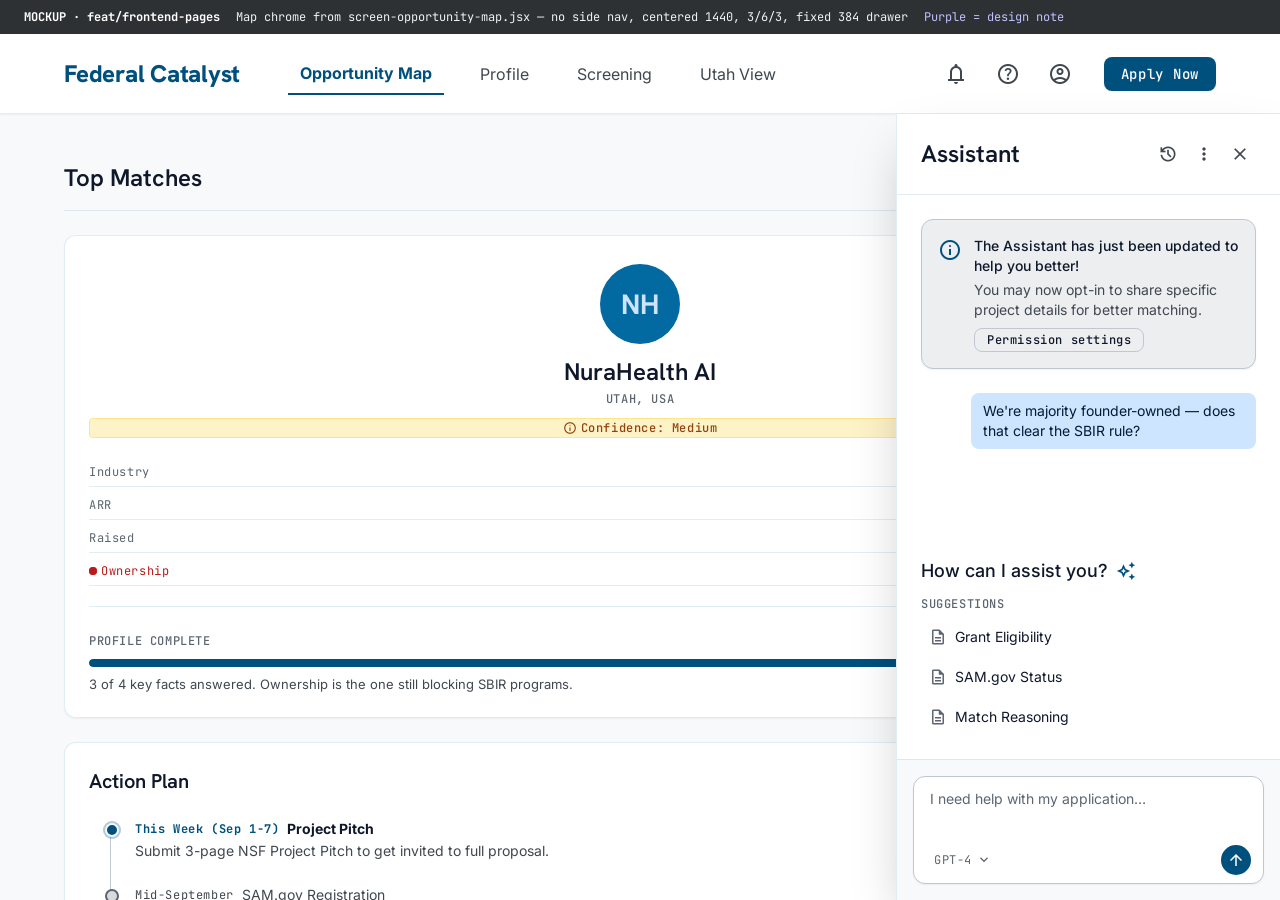
==== commit 3198fbd7: "fix: kit ships no border-box reset — nav was clipping; drawer now overlays Nav clipping, real cause." ====
--- a/public/design-mocks/frontend-pages.html
+++ b/public/design-mocks/frontend-pages.html
@@ -23,6 +23,13 @@
     --font-mono: "JetBrains Mono", ui-monospace, monospace;
     --mk-banner-h: 34px;
   }
+  /* The kit assumes a border-box reset but does not ship one — it sets
+     box-sizing on only five rules. In the app Tailwind's preflight supplies
+     it; a standalone consumer gets content-box, and .or-nav (width:100% PLUS
+     64px of side padding) then computes to viewport + 128px and clips its
+     right-hand group. Anything loading catalyst-kit.css without preflight
+     needs this line. */
+  *, *::before, *::after { box-sizing: border-box; }
   html, body { margin: 0; height: 100%; }
   body {
     background: var(--color-background); color: var(--color-on-surface);
@@ -45,7 +52,9 @@
     max-width: 1440px; margin: 0 auto;
     padding: 48px var(--space-margin-desktop);
   }
-  body[data-drawer="true"] main.mk-page { padding-right: 420px; }
+  /* The drawer OVERLAYS. The kit screen reserves 420px of padding when it is
+     open, which squeezes the whole grid and reflows the page every time you
+     toggle it. Floating it over the content keeps the layout still. */
 
   .mk-grid { display: grid; grid-template-columns: repeat(12, 1fr); gap: 24px; align-items: start; }
   .mk-c3 { grid-column: span 3; display: flex; flex-direction: column; gap: 24px; }
@@ -77,7 +86,6 @@
   @media (max-width: 1200px) {
     .or-nav { padding: 0 var(--space-md); }
     main.mk-page { padding-left: var(--space-md); padding-right: var(--space-md); }
-    body[data-drawer="true"] main.mk-page { padding-right: var(--space-md); }
   }
 
   /* Page header above the grid, so all three columns start level.
--- a/public/design-mocks/catalyst-kit.css
+++ b/public/design-mocks/catalyst-kit.css
@@ -403,7 +403,8 @@
 }
 
 /* ----------------------------------------------------------------------------
-   Deviation 3: accessibility corrections to the upstream kit.
+   Deviation 4: accessibility corrections to the upstream kit.
+   (Deviation 3 is the nav-href change, in components/ui/navigation.tsx.)
 
    a) --color-outline shipped as #707881, which is 4.48:1 on a white card and
       3.85:1 on .or-card--sunken — under WCAG AA (4.5:1) for the 12px text it
@@ -421,6 +422,18 @@
    ---------------------------------------------------------------------------- */
 :root {
   --color-outline: #5c6570;
+}
+
+/* Deviation 5: the kit assumes a border-box reset it never ships — it sets
+   box-sizing on five individual rules and relies on the host for the rest.
+   In this app Tailwind's preflight provides it, so this is a no-op here; for
+   any standalone consumer it is the difference between a working nav and one
+   whose right-hand group is clipped, because .or-nav is width:100% PLUS 64px
+   of side padding. The kit has to stand on its own. */
+*,
+*::before,
+*::after {
+  box-sizing: border-box;
 }
 
 .or-btn:focus-visible,
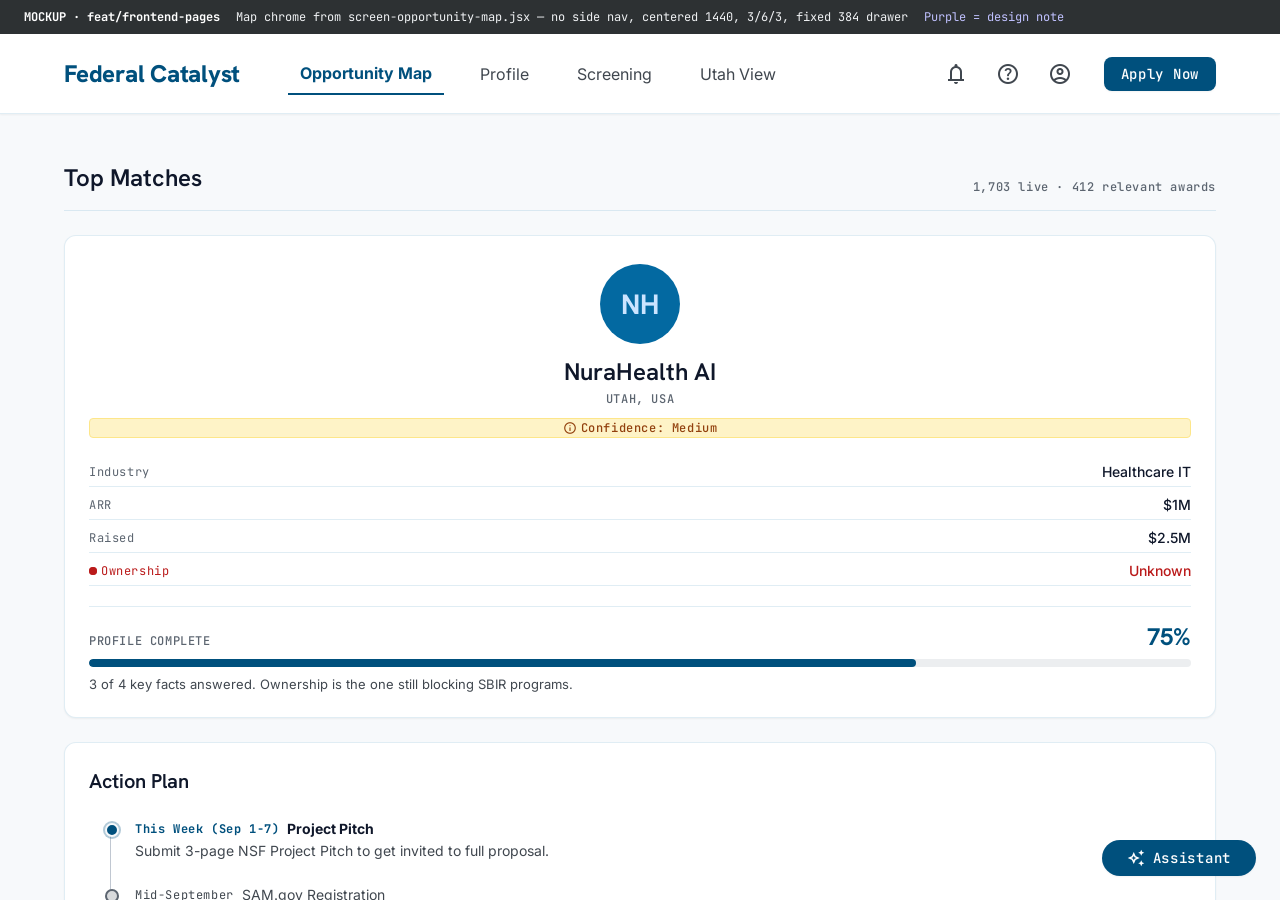
==== commit 4ad4b39c: "design: drawer starts closed; add a Deadlines card to the right rail Assistant drawer stays non-moda" ====
--- a/public/design-mocks/frontend-pages.html
+++ b/public/design-mocks/frontend-pages.html
@@ -128,7 +128,7 @@
   [hidden] { display: none !important; }
 </style>
 </head>
-<body data-drawer="true">
+<body data-drawer="false">
 
 <div class="mk-banner">
   <b>MOCKUP · feat/frontend-pages</b>
@@ -273,6 +273,18 @@
         </div>
         <button class="or-btn or-btn--tonal or-btn--block" style="margin-top:24px">Save Details</button>
       </div>
+
+      <div class="or-card">
+        <h3 style="margin:0 0 20px;padding-bottom:8px;border-bottom:1px solid var(--color-border-ice);font:600 16px/24px var(--font-headline);color:var(--color-text-deep)">Deadlines</h3>
+        <div class="or-timeline">
+          <div class="or-timeline__rule"></div>
+          <div class="or-timeline__item" style="display:flex;gap:16px"><div class="or-timeline__dot or-timeline__dot--current"></div><div><div class="mk-row" style="gap:8px"><span class="or-timeline__date or-timeline__date--current" style="color:var(--color-primary);font-weight:700">SEP 05</span><span class="or-timeline__title" style="font-weight:700">NSF Project Pitch</span><span class="or-badge or-badge--danger">IN 3 DAYS</span></div><p class="or-timeline__detail">Required before you may submit a full proposal.</p></div></div>
+          <div class="or-timeline__item" style="display:flex;gap:16px"><div class="or-timeline__dot "></div><div><div class="mk-row" style="gap:8px"><span class="or-timeline__date " style="">SEP 12</span><span class="or-timeline__title" style="color:var(--color-on-surface-variant)">SAM.gov must be active</span></div><p class="or-timeline__detail">Registration takes 2–3 weeks — start now to make Oct 15.</p></div></div>
+          <div class="or-timeline__item" style="display:flex;gap:16px"><div class="or-timeline__dot "></div><div><div class="mk-row" style="gap:8px"><span class="or-timeline__date " style="">OCT 15</span><span class="or-timeline__title" style="color:var(--color-on-surface-variant)">NSF SBIR Phase I closes</span></div><p class="or-timeline__detail">Submit via Research.gov by 5:00 PM ET.</p></div></div>
+          <div class="or-timeline__item" style="display:flex;gap:16px"><div class="or-timeline__dot "></div><div><div class="mk-row" style="gap:8px"><span class="or-timeline__date " style="">Rolling</span><span class="or-timeline__title" style="color:var(--color-on-surface-variant)">NIH SBIR (NINR)</span></div><p class="or-timeline__detail">No fixed close date — we won't invent one.</p></div></div>
+        </div>
+        <p style="margin:16px 0 0;font:400 13px/18px var(--font-body);color:var(--color-on-surface-variant)">Program dates are each opportunity's <code>closeDate</code>; prerequisites are worked back from it deterministically. <span class="mk-anno">engine/timeline.ts — no LLM, no estimates</span></p>
+      </div>
     </div>
   </div>
 </main>
@@ -352,6 +364,18 @@
         </div>
         <button class="or-btn or-btn--tonal or-btn--block" style="margin-top:24px">Save Details</button>
       </div>
+
+      <div class="or-card">
+        <h3 style="margin:0 0 20px;padding-bottom:8px;border-bottom:1px solid var(--color-border-ice);font:600 16px/24px var(--font-headline);color:var(--color-text-deep)">Deadlines</h3>
+        <div class="or-timeline">
+          <div class="or-timeline__rule"></div>
+          <div class="or-timeline__item" style="display:flex;gap:16px"><div class="or-timeline__dot or-timeline__dot--current"></div><div><div class="mk-row" style="gap:8px"><span class="or-timeline__date or-timeline__date--current" style="color:var(--color-primary);font-weight:700">SEP 05</span><span class="or-timeline__title" style="font-weight:700">NSF Project Pitch</span><span class="or-badge or-badge--danger">IN 3 DAYS</span></div><p class="or-timeline__detail">Required before you may submit a full proposal.</p></div></div>
+          <div class="or-timeline__item" style="display:flex;gap:16px"><div class="or-timeline__dot "></div><div><div class="mk-row" style="gap:8px"><span class="or-timeline__date " style="">SEP 12</span><span class="or-timeline__title" style="color:var(--color-on-surface-variant)">SAM.gov must be active</span></div><p class="or-timeline__detail">Registration takes 2–3 weeks — start now to make Oct 15.</p></div></div>
+          <div class="or-timeline__item" style="display:flex;gap:16px"><div class="or-timeline__dot "></div><div><div class="mk-row" style="gap:8px"><span class="or-timeline__date " style="">OCT 15</span><span class="or-timeline__title" style="color:var(--color-on-surface-variant)">NSF SBIR Phase I closes</span></div><p class="or-timeline__detail">Submit via Research.gov by 5:00 PM ET.</p></div></div>
+          <div class="or-timeline__item" style="display:flex;gap:16px"><div class="or-timeline__dot "></div><div><div class="mk-row" style="gap:8px"><span class="or-timeline__date " style="">Rolling</span><span class="or-timeline__title" style="color:var(--color-on-surface-variant)">NIH SBIR (NINR)</span></div><p class="or-timeline__detail">No fixed close date — we won't invent one.</p></div></div>
+        </div>
+        <p style="margin:16px 0 0;font:400 13px/18px var(--font-body);color:var(--color-on-surface-variant)">Program dates are each opportunity's <code>closeDate</code>; prerequisites are worked back from it deterministically. <span class="mk-anno">engine/timeline.ts — no LLM, no estimates</span></p>
+      </div>
     </div>
   </div>
 </main>
@@ -446,6 +470,18 @@
         </div>
         <button class="or-btn or-btn--tonal or-btn--block" style="margin-top:24px">Save Details</button>
       </div>
+
+      <div class="or-card">
+        <h3 style="margin:0 0 20px;padding-bottom:8px;border-bottom:1px solid var(--color-border-ice);font:600 16px/24px var(--font-headline);color:var(--color-text-deep)">Deadlines</h3>
+        <div class="or-timeline">
+          <div class="or-timeline__rule"></div>
+          <div class="or-timeline__item" style="display:flex;gap:16px"><div class="or-timeline__dot or-timeline__dot--current"></div><div><div class="mk-row" style="gap:8px"><span class="or-timeline__date or-timeline__date--current" style="color:var(--color-primary);font-weight:700">SEP 05</span><span class="or-timeline__title" style="font-weight:700">NSF Project Pitch</span><span class="or-badge or-badge--danger">IN 3 DAYS</span></div><p class="or-timeline__detail">Required before you may submit a full proposal.</p></div></div>
+          <div class="or-timeline__item" style="display:flex;gap:16px"><div class="or-timeline__dot "></div><div><div class="mk-row" style="gap:8px"><span class="or-timeline__date " style="">SEP 12</span><span class="or-timeline__title" style="color:var(--color-on-surface-variant)">SAM.gov must be active</span></div><p class="or-timeline__detail">Registration takes 2–3 weeks — start now to make Oct 15.</p></div></div>
+          <div class="or-timeline__item" style="display:flex;gap:16px"><div class="or-timeline__dot "></div><div><div class="mk-row" style="gap:8px"><span class="or-timeline__date " style="">OCT 15</span><span class="or-timeline__title" style="color:var(--color-on-surface-variant)">NSF SBIR Phase I closes</span></div><p class="or-timeline__detail">Submit via Research.gov by 5:00 PM ET.</p></div></div>
+          <div class="or-timeline__item" style="display:flex;gap:16px"><div class="or-timeline__dot "></div><div><div class="mk-row" style="gap:8px"><span class="or-timeline__date " style="">Rolling</span><span class="or-timeline__title" style="color:var(--color-on-surface-variant)">NIH SBIR (NINR)</span></div><p class="or-timeline__detail">No fixed close date — we won't invent one.</p></div></div>
+        </div>
+        <p style="margin:16px 0 0;font:400 13px/18px var(--font-body);color:var(--color-on-surface-variant)">Program dates are each opportunity's <code>closeDate</code>; prerequisites are worked back from it deterministically. <span class="mk-anno">engine/timeline.ts — no LLM, no estimates</span></p>
+      </div>
     </div>
   </div>
 </main>
@@ -529,7 +565,7 @@
 </div><!-- /mk-scroll -->
 
 <!-- AssistantDrawer — screen-assistant-drawer.jsx, faithfully -->
-<aside class="mk-drawer" id="drawer" aria-label="Assistant">
+<aside class="mk-drawer" id="drawer" aria-label="Assistant" hidden>
   <div style="display:flex;align-items:center;justify-content:space-between;padding:24px;border-bottom:1px solid var(--color-border-ice)">
     <h2 style="margin:0;font:600 24px/32px var(--font-headline);color:var(--color-text-deep)">Assistant</h2>
     <div style="display:flex;gap:4px">
@@ -579,7 +615,7 @@
   </div>
 </aside>
 
-<button class="or-btn or-btn--filled or-btn--pill mk-fab" id="fab" hidden>
+<button class="or-btn or-btn--filled or-btn--pill mk-fab" id="fab">
   <span class="material-symbols-outlined" style="font-size:18px" aria-hidden="true">auto_awesome</span>Assistant
 </button>
 
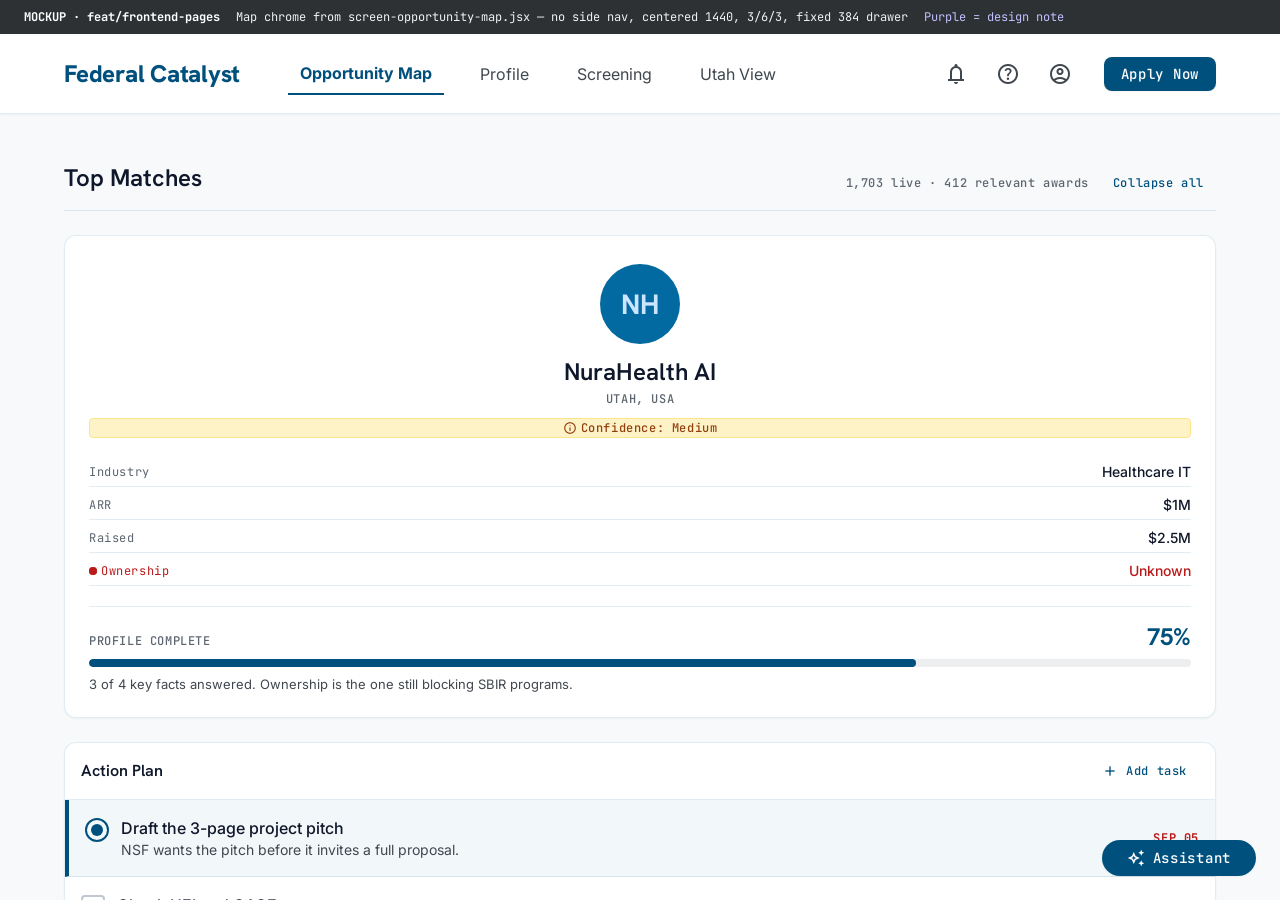
==== commit 9379547b: "design: split Action Plan from Deadlines; collapsible match list Action Plan vs Deadlines. These wer" ====
--- a/public/design-mocks/frontend-pages.html
+++ b/public/design-mocks/frontend-pages.html
@@ -116,6 +116,31 @@
   .mk-legend__key { display: flex; align-items: center; gap: 8px; font: 400 13px/18px var(--font-body); color: var(--color-on-surface-variant); }
   .mk-legend__dot { width: 10px; height: 10px; border-radius: 3px; flex: none; }
 
+  /* One card-header band for every rail card, so Action Plan and Deadlines
+     read as siblings. Kit gap: it has no card-header component — this should
+     graduate into catalyst-kit.css as .or-card__head. */
+  .mk-cardhead {
+    display: flex; justify-content: space-between; align-items: center; gap: 12px;
+    padding: 16px; border-bottom: 1px solid var(--color-border-ice);
+    font: 600 16px/24px var(--font-headline); color: var(--color-text-deep);
+  }
+  .mk-cardbody { padding: 16px; }
+  .or-task:last-child { border-bottom: 0; }
+
+  /* Disclosure list. Several cards may be open at once — founders compare,
+     so a true one-at-a-time accordion would fight the task. */
+  .mk-opp__toggle {
+    display: block; width: 100%; text-align: left; background: none; border: 0;
+    padding: 0; cursor: pointer; font: inherit; color: inherit;
+  }
+  .mk-opp__chev { transition: transform var(--duration-base) var(--ease-standard); flex: none; color: var(--color-outline); }
+  .or-opp[data-expanded="false"] .mk-opp__chev { transform: rotate(-90deg); }
+  .or-opp[data-expanded="false"] .or-opp__body,
+  .or-opp[data-expanded="false"] .or-opp__foot,
+  .or-opp[data-expanded="false"] .or-opp__lede { display: none; }
+  .or-opp[data-expanded="false"] .or-opp__head { border-bottom: 0; }
+  .mk-opp__toggle:hover .or-opp__title { color: var(--color-primary); }
+
   .mk-h3 { margin: 0; font: 600 24px/32px var(--font-headline); color: var(--color-text-deep); }
   .mk-h4 { margin: 0 0 24px; font: 600 20px/28px var(--font-headline); color: var(--color-text-deep); }
   .mk-label { font: 500 12px/14px var(--font-label); letter-spacing: .05em; color: var(--color-outline); }
@@ -163,7 +188,7 @@
 <main class="mk-page" id="screen-map" role="tabpanel" aria-label="Opportunity Map">
     <div class="mk-pagehead">
     <h2 class="mk-h3">Top Matches</h2>
-    <span class="mk-label">1,703 live · 412 relevant awards</span>
+    <div class="mk-row"><span class="mk-label">1,703 live · 412 relevant awards</span><button class="or-btn or-btn--text or-btn--sm" id="toggle-all">Collapse all</button></div>
   </div>
 
   <div class="mk-grid">
@@ -188,35 +213,47 @@
         </div>
       </div>
 
-      <div class="or-card">
-        <h4 class="mk-h4">Action Plan</h4>
-        <div class="or-timeline">
-          <div class="or-timeline__rule"></div>
-          <div class="or-timeline__item" style="display:flex;gap:16px"><div class="or-timeline__dot or-timeline__dot--current"></div><div><div class="mk-row" style="gap:8px"><span class="or-timeline__date or-timeline__date--current" style="color:var(--color-primary);font-weight:700">This Week (Sep 1-7)</span><span class="or-timeline__title" style="font-weight:700">Project Pitch</span></div><p class="or-timeline__detail">Submit 3-page NSF Project Pitch to get invited to full proposal.</p></div></div>
-          <div class="or-timeline__item" style="display:flex;gap:16px"><div class="or-timeline__dot"></div><div><div class="mk-row" style="gap:8px"><span class="or-timeline__date">Mid-September</span><span class="or-timeline__title" style="color:var(--color-on-surface-variant)">SAM.gov Registration</span></div><p class="or-timeline__detail">Check UEI status and ensure CAGE code is active.</p></div></div>
-          <div class="or-timeline__item" style="display:flex;gap:16px"><div class="or-timeline__dot"></div><div><div class="mk-row" style="gap:8px"><span class="or-timeline__date">October 15</span><span class="or-timeline__title" style="color:var(--color-on-surface-variant)">Full Proposal Deadline</span></div><p class="or-timeline__detail">Submit via Research.gov.</p></div></div>
-        </div>
+      <div class="or-card or-card--flush">
+        <div class="mk-cardhead">Action Plan<button class="or-btn or-btn--text or-btn--sm"><span class="material-symbols-outlined" style="font-size:16px" aria-hidden="true">add</span>Add task</button></div>
+        <div class="or-task or-task--current">
+          <div style="display:flex;align-items:flex-start;gap:12px"><div class="or-task__radio"></div>
+            <div><p class="or-task__title">Draft the 3-page project pitch</p><p class="or-task__detail">NSF wants the pitch before it invites a full proposal.</p></div></div>
+          <span class="or-task__due or-task__due--urgent">SEP 05</span>
+        </div>
+        <div class="or-task">
+          <div style="display:flex;align-items:flex-start;gap:12px"><div class="or-task__box"></div>
+            <div><p class="or-task__title">Check UEI and CAGE status</p><p class="or-task__detail">Confirm the SAM.gov record is active, not just created.</p></div></div>
+          <span class="or-task__due">SEP 12</span>
+        </div>
+        <div class="or-task">
+          <div style="display:flex;align-items:flex-start;gap:12px"><span class="material-symbols-outlined" style="font-size:24px;color:var(--color-secondary);flex:none" aria-hidden="true">check_circle</span>
+            <div><p class="or-task__title or-task__title--done">Confirm Utah incorporation</p></div></div>
+          <span class="or-task__due">AUG 14</span>
+        </div>
+        <p style="margin:0;padding:16px;font:400 13px/18px var(--font-body);color:var(--color-on-surface-variant)">Things <b>you</b> do — tick them off. Fixed dates you cannot tick live in Deadlines below. <span class="mk-anno">TaskRow vs Timeline</span></p>
       </div>
     </div>
 
     <!-- span 6 — Top Matches -->
     <div class="mk-c6">
 
-      <article class="or-opp">
+      <article class="or-opp" data-expanded="true">
+        <button class="mk-opp__toggle" aria-expanded="true" aria-controls="opp-nsf-body">
         <div class="or-opp__head">
           <div style="display:flex;justify-content:space-between;align-items:flex-start;gap:16px">
             <div>
               <div style="display:flex;align-items:center;gap:12px;margin-bottom:4px"><span class="or-badge or-badge--fit"><span class="material-symbols-outlined" style="font-size:14px" aria-hidden="true">check_circle</span>Likely fit</span><span class="or-opp__meta">ID: NSF-23-456</span></div>
               <h4 class="or-opp__title">NSF SBIR Phase I</h4>
             </div>
-            <div style="text-align:right"><span class="or-opp__amount">$275K</span><span class="or-opp__meta">Deadline: Oct 15</span></div>
+            <div style="display:flex;align-items:flex-start;gap:16px"><div style="text-align:right"><span class="or-opp__amount">$275K</span><span class="or-opp__meta">Deadline: Oct 15</span></div><span class="material-symbols-outlined mk-opp__chev" aria-hidden="true">expand_more</span></div>
           </div>
           <p class="or-opp__lede">Seed funding for deep-tech startups to conduct R&amp;D on unproven, high-impact innovations.</p>
         </div>
+        </button>
 
         <!-- Canonical body is 2-col. Third column added because the brief names
              FOUR explanation elements; auto-fit so it degrades to 2 then 1. -->
-        <div class="or-opp__body" style="grid-template-columns:repeat(auto-fit,minmax(200px,1fr))">
+        <div class="or-opp__body" id="opp-nsf-body" style="grid-template-columns:repeat(auto-fit,minmax(200px,1fr))">
           <div>
             <h5 class="or-opp__h5"><span class="material-symbols-outlined" style="font-size:18px;color:var(--color-primary)" aria-hidden="true">done_all</span>Why it fits</h5>
             <ul class="or-opp__list"><li>Strong AI/Healthcare focus aligns with Digital Health topic.</li><li>Revenue stage shows commercial viability potential.</li><li>US-based small business requirement met.</li></ul>
@@ -250,6 +287,46 @@
         </div>
       </article>
 
+      <article class="or-opp" data-expanded="false">
+        <button class="mk-opp__toggle" aria-expanded="false" aria-controls="opp-hhs-body">
+        <div class="or-opp__head">
+          <div style="display:flex;justify-content:space-between;align-items:flex-start;gap:16px">
+            <div>
+              <div style="display:flex;align-items:center;gap:12px;margin-bottom:4px"><span class="or-badge or-badge--fit"><span class="material-symbols-outlined" style="font-size:14px" aria-hidden="true">check_circle</span>Likely fit</span><span class="or-opp__meta">ID: HHS-24-118</span></div>
+              <h4 class="or-opp__title">HHS SBIR — Digital Healthcare</h4>
+            </div>
+            <div style="display:flex;align-items:flex-start;gap:16px"><div style="text-align:right"><span class="or-opp__amount">$314K</span><span class="or-opp__meta">Deadline: Sep 5</span></div><span class="material-symbols-outlined mk-opp__chev" aria-hidden="true">expand_more</span></div>
+          </div>
+        </div>
+        </button>
+        <div class="or-opp__body" id="opp-hhs-body" style="grid-template-columns:repeat(auto-fit,minmax(200px,1fr))">
+          <div><h5 class="or-opp__h5"><span class="material-symbols-outlined" style="font-size:18px;color:var(--color-primary)" aria-hidden="true">done_all</span>Why it fits</h5><ul class="or-opp__list"><li>Digital health is a named priority area.</li><li>Award band overlaps your $500K–$2M need.</li></ul></div>
+          <div><h5 class="or-opp__h5" style="color:var(--color-error)"><span class="material-symbols-outlined" style="font-size:18px" aria-hidden="true">warning</span>What could disqualify</h5><ul class="or-opp__list"><li>Ownership unconfirmed.</li></ul></div>
+          <div><h5 class="or-opp__h5" style="color:var(--color-caution-text)"><span class="material-symbols-outlined" style="font-size:18px" aria-hidden="true">fact_check</span>What to verify</h5><ul class="or-opp__list"><li>FY2026 topic list still open to your area.</li></ul></div>
+        </div>
+        <div class="or-opp__foot"><span class="or-opp__meta" style="color:var(--color-on-surface-variant);margin-left:8px">Estimated prep time: 80 hours</span><div style="display:flex;gap:12px"><button class="or-btn or-btn--outline">Save for Later</button><button class="or-btn or-btn--filled">Start Pre-flight</button></div></div>
+      </article>
+
+      <article class="or-opp" data-expanded="false">
+        <button class="mk-opp__toggle" aria-expanded="false" aria-controls="opp-nih-body">
+        <div class="or-opp__head">
+          <div style="display:flex;justify-content:space-between;align-items:flex-start;gap:16px">
+            <div>
+              <div style="display:flex;align-items:center;gap:12px;margin-bottom:4px"><span class="or-badge or-badge--caution">Verify eligibility</span><span class="or-opp__meta">ID: NIH-R41</span></div>
+              <h4 class="or-opp__title">NIH STTR Phase I (NINR)</h4>
+            </div>
+            <div style="display:flex;align-items:flex-start;gap:16px"><div style="text-align:right"><span class="or-opp__amount">$256K</span><span class="or-opp__meta">Deadline: Rolling</span></div><span class="material-symbols-outlined mk-opp__chev" aria-hidden="true">expand_more</span></div>
+          </div>
+        </div>
+        </button>
+        <div class="or-opp__body" id="opp-nih-body" style="grid-template-columns:repeat(auto-fit,minmax(200px,1fr))">
+          <div><h5 class="or-opp__h5"><span class="material-symbols-outlined" style="font-size:18px;color:var(--color-primary)" aria-hidden="true">done_all</span>Why it fits</h5><ul class="or-opp__list"><li>Digital health is a named priority area.</li><li>Award band overlaps your $500K–$2M need.</li></ul></div>
+          <div><h5 class="or-opp__h5" style="color:var(--color-error)"><span class="material-symbols-outlined" style="font-size:18px" aria-hidden="true">warning</span>What could disqualify</h5><ul class="or-opp__list"><li>Ownership unconfirmed.</li></ul></div>
+          <div><h5 class="or-opp__h5" style="color:var(--color-caution-text)"><span class="material-symbols-outlined" style="font-size:18px" aria-hidden="true">fact_check</span>What to verify</h5><ul class="or-opp__list"><li>FY2026 topic list still open to your area.</li></ul></div>
+        </div>
+        <div class="or-opp__foot"><span class="or-opp__meta" style="color:var(--color-on-surface-variant);margin-left:8px">Estimated prep time: 80 hours</span><div style="display:flex;gap:12px"><button class="or-btn or-btn--outline">Save for Later</button><button class="or-btn or-btn--filled">Start Pre-flight</button></div></div>
+      </article>
+
       <div class="or-card or-card--dashed">
         <div style="display:flex;justify-content:space-between;align-items:flex-start;gap:16px">
           <div>
@@ -274,16 +351,16 @@
         <button class="or-btn or-btn--tonal or-btn--block" style="margin-top:24px">Save Details</button>
       </div>
 
-      <div class="or-card">
-        <h3 style="margin:0 0 20px;padding-bottom:8px;border-bottom:1px solid var(--color-border-ice);font:600 16px/24px var(--font-headline);color:var(--color-text-deep)">Deadlines</h3>
-        <div class="or-timeline">
+      <div class="or-card or-card--flush">
+        <div class="mk-cardhead">Deadlines</div>
+        <div class="mk-cardbody"><div class="or-timeline">
           <div class="or-timeline__rule"></div>
           <div class="or-timeline__item" style="display:flex;gap:16px"><div class="or-timeline__dot or-timeline__dot--current"></div><div><div class="mk-row" style="gap:8px"><span class="or-timeline__date or-timeline__date--current" style="color:var(--color-primary);font-weight:700">SEP 05</span><span class="or-timeline__title" style="font-weight:700">NSF Project Pitch</span><span class="or-badge or-badge--danger">IN 3 DAYS</span></div><p class="or-timeline__detail">Required before you may submit a full proposal.</p></div></div>
           <div class="or-timeline__item" style="display:flex;gap:16px"><div class="or-timeline__dot "></div><div><div class="mk-row" style="gap:8px"><span class="or-timeline__date " style="">SEP 12</span><span class="or-timeline__title" style="color:var(--color-on-surface-variant)">SAM.gov must be active</span></div><p class="or-timeline__detail">Registration takes 2–3 weeks — start now to make Oct 15.</p></div></div>
           <div class="or-timeline__item" style="display:flex;gap:16px"><div class="or-timeline__dot "></div><div><div class="mk-row" style="gap:8px"><span class="or-timeline__date " style="">OCT 15</span><span class="or-timeline__title" style="color:var(--color-on-surface-variant)">NSF SBIR Phase I closes</span></div><p class="or-timeline__detail">Submit via Research.gov by 5:00 PM ET.</p></div></div>
           <div class="or-timeline__item" style="display:flex;gap:16px"><div class="or-timeline__dot "></div><div><div class="mk-row" style="gap:8px"><span class="or-timeline__date " style="">Rolling</span><span class="or-timeline__title" style="color:var(--color-on-surface-variant)">NIH SBIR (NINR)</span></div><p class="or-timeline__detail">No fixed close date — we won't invent one.</p></div></div>
         </div>
-        <p style="margin:16px 0 0;font:400 13px/18px var(--font-body);color:var(--color-on-surface-variant)">Program dates are each opportunity's <code>closeDate</code>; prerequisites are worked back from it deterministically. <span class="mk-anno">engine/timeline.ts — no LLM, no estimates</span></p>
+        <p style="margin:16px 0 0;font:400 13px/18px var(--font-body);color:var(--color-on-surface-variant)">Dates the world sets — you meet them or miss them. Program dates are each opportunity's <code>closeDate</code>; prerequisites are worked back from it deterministically. <span class="mk-anno">engine/timeline.ts — no LLM, no estimates</span></p></div>
       </div>
     </div>
   </div>
@@ -365,16 +442,16 @@
         <button class="or-btn or-btn--tonal or-btn--block" style="margin-top:24px">Save Details</button>
       </div>
 
-      <div class="or-card">
-        <h3 style="margin:0 0 20px;padding-bottom:8px;border-bottom:1px solid var(--color-border-ice);font:600 16px/24px var(--font-headline);color:var(--color-text-deep)">Deadlines</h3>
-        <div class="or-timeline">
+      <div class="or-card or-card--flush">
+        <div class="mk-cardhead">Deadlines</div>
+        <div class="mk-cardbody"><div class="or-timeline">
           <div class="or-timeline__rule"></div>
           <div class="or-timeline__item" style="display:flex;gap:16px"><div class="or-timeline__dot or-timeline__dot--current"></div><div><div class="mk-row" style="gap:8px"><span class="or-timeline__date or-timeline__date--current" style="color:var(--color-primary);font-weight:700">SEP 05</span><span class="or-timeline__title" style="font-weight:700">NSF Project Pitch</span><span class="or-badge or-badge--danger">IN 3 DAYS</span></div><p class="or-timeline__detail">Required before you may submit a full proposal.</p></div></div>
           <div class="or-timeline__item" style="display:flex;gap:16px"><div class="or-timeline__dot "></div><div><div class="mk-row" style="gap:8px"><span class="or-timeline__date " style="">SEP 12</span><span class="or-timeline__title" style="color:var(--color-on-surface-variant)">SAM.gov must be active</span></div><p class="or-timeline__detail">Registration takes 2–3 weeks — start now to make Oct 15.</p></div></div>
           <div class="or-timeline__item" style="display:flex;gap:16px"><div class="or-timeline__dot "></div><div><div class="mk-row" style="gap:8px"><span class="or-timeline__date " style="">OCT 15</span><span class="or-timeline__title" style="color:var(--color-on-surface-variant)">NSF SBIR Phase I closes</span></div><p class="or-timeline__detail">Submit via Research.gov by 5:00 PM ET.</p></div></div>
           <div class="or-timeline__item" style="display:flex;gap:16px"><div class="or-timeline__dot "></div><div><div class="mk-row" style="gap:8px"><span class="or-timeline__date " style="">Rolling</span><span class="or-timeline__title" style="color:var(--color-on-surface-variant)">NIH SBIR (NINR)</span></div><p class="or-timeline__detail">No fixed close date — we won't invent one.</p></div></div>
         </div>
-        <p style="margin:16px 0 0;font:400 13px/18px var(--font-body);color:var(--color-on-surface-variant)">Program dates are each opportunity's <code>closeDate</code>; prerequisites are worked back from it deterministically. <span class="mk-anno">engine/timeline.ts — no LLM, no estimates</span></p>
+        <p style="margin:16px 0 0;font:400 13px/18px var(--font-body);color:var(--color-on-surface-variant)">Dates the world sets — you meet them or miss them. Program dates are each opportunity's <code>closeDate</code>; prerequisites are worked back from it deterministically. <span class="mk-anno">engine/timeline.ts — no LLM, no estimates</span></p></div>
       </div>
     </div>
   </div>
@@ -471,16 +548,16 @@
         <button class="or-btn or-btn--tonal or-btn--block" style="margin-top:24px">Save Details</button>
       </div>
 
-      <div class="or-card">
-        <h3 style="margin:0 0 20px;padding-bottom:8px;border-bottom:1px solid var(--color-border-ice);font:600 16px/24px var(--font-headline);color:var(--color-text-deep)">Deadlines</h3>
-        <div class="or-timeline">
+      <div class="or-card or-card--flush">
+        <div class="mk-cardhead">Deadlines</div>
+        <div class="mk-cardbody"><div class="or-timeline">
           <div class="or-timeline__rule"></div>
           <div class="or-timeline__item" style="display:flex;gap:16px"><div class="or-timeline__dot or-timeline__dot--current"></div><div><div class="mk-row" style="gap:8px"><span class="or-timeline__date or-timeline__date--current" style="color:var(--color-primary);font-weight:700">SEP 05</span><span class="or-timeline__title" style="font-weight:700">NSF Project Pitch</span><span class="or-badge or-badge--danger">IN 3 DAYS</span></div><p class="or-timeline__detail">Required before you may submit a full proposal.</p></div></div>
           <div class="or-timeline__item" style="display:flex;gap:16px"><div class="or-timeline__dot "></div><div><div class="mk-row" style="gap:8px"><span class="or-timeline__date " style="">SEP 12</span><span class="or-timeline__title" style="color:var(--color-on-surface-variant)">SAM.gov must be active</span></div><p class="or-timeline__detail">Registration takes 2–3 weeks — start now to make Oct 15.</p></div></div>
           <div class="or-timeline__item" style="display:flex;gap:16px"><div class="or-timeline__dot "></div><div><div class="mk-row" style="gap:8px"><span class="or-timeline__date " style="">OCT 15</span><span class="or-timeline__title" style="color:var(--color-on-surface-variant)">NSF SBIR Phase I closes</span></div><p class="or-timeline__detail">Submit via Research.gov by 5:00 PM ET.</p></div></div>
           <div class="or-timeline__item" style="display:flex;gap:16px"><div class="or-timeline__dot "></div><div><div class="mk-row" style="gap:8px"><span class="or-timeline__date " style="">Rolling</span><span class="or-timeline__title" style="color:var(--color-on-surface-variant)">NIH SBIR (NINR)</span></div><p class="or-timeline__detail">No fixed close date — we won't invent one.</p></div></div>
         </div>
-        <p style="margin:16px 0 0;font:400 13px/18px var(--font-body);color:var(--color-on-surface-variant)">Program dates are each opportunity's <code>closeDate</code>; prerequisites are worked back from it deterministically. <span class="mk-anno">engine/timeline.ts — no LLM, no estimates</span></p>
+        <p style="margin:16px 0 0;font:400 13px/18px var(--font-body);color:var(--color-on-surface-variant)">Dates the world sets — you meet them or miss them. Program dates are each opportunity's <code>closeDate</code>; prerequisites are worked back from it deterministically. <span class="mk-anno">engine/timeline.ts — no LLM, no estimates</span></p></div>
       </div>
     </div>
   </div>
@@ -640,6 +717,27 @@
     const n = btns[(i + (e.key === "ArrowRight" ? 1 : btns.length - 1)) % btns.length];
     show(n.dataset.screen); n.focus();
   });
+  // Disclosure list: header row is the click target, chevron is the affordance,
+  // aria-expanded carries the state. Several may be open at once.
+  document.addEventListener("click", (e) => {
+    const t = e.target.closest(".mk-opp__toggle");
+    if (!t) return;
+    const card = t.closest(".or-opp");
+    const open = card.dataset.expanded !== "true";
+    card.dataset.expanded = String(open);
+    t.setAttribute("aria-expanded", String(open));
+  });
+  const toggleAll = document.getElementById("toggle-all");
+  toggleAll.addEventListener("click", () => {
+    const cards = [...document.querySelectorAll("#screen-map .or-opp")];
+    const open = toggleAll.textContent.trim() === "Expand all";
+    for (const c of cards) {
+      c.dataset.expanded = String(open);
+      c.querySelector(".mk-opp__toggle").setAttribute("aria-expanded", String(open));
+    }
+    toggleAll.textContent = open ? "Collapse all" : "Expand all";
+  });
+
   const drawer = document.getElementById("drawer"), fab = document.getElementById("fab");
   function setDrawer(open) {
     drawer.hidden = !open; fab.hidden = open;
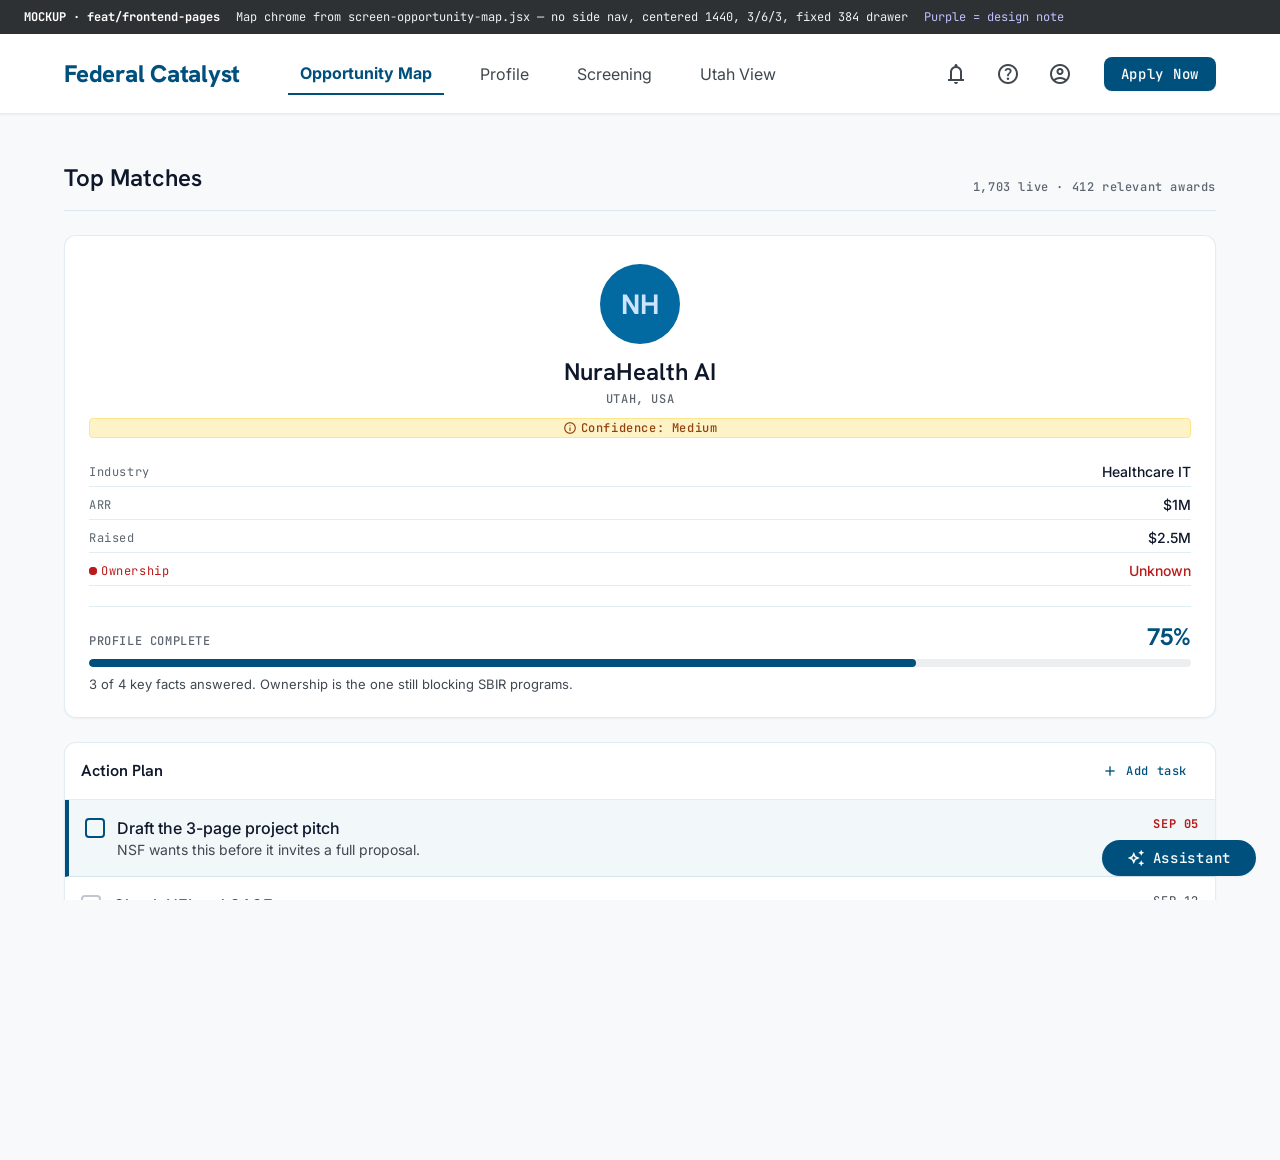
==== commit eac8d630: "design: one task control, grouped completions, rail-level list toolbar Action Plan used three shapes" ====
--- a/public/design-mocks/frontend-pages.html
+++ b/public/design-mocks/frontend-pages.html
@@ -141,6 +141,52 @@
   .or-opp[data-expanded="false"] .or-opp__head { border-bottom: 0; }
   .mk-opp__toggle:hover .or-opp__title { color: var(--color-primary); }
 
+  /* ONE completion control. Square checkbox everywhere; "current" is
+     expressed by the row (spine + tint), never by a different control shape.
+     The kit ships a round or-task__radio for current and a cyan check icon
+     for done — three shapes for one idea. Should collapse in the kit too. */
+  .mk-check {
+    width: 20px; height: 20px; flex: none; margin-top: 2px;
+    border: 2px solid var(--color-outline-variant);
+    border-radius: var(--radius-default);
+    background: none; cursor: pointer; padding: 0;
+    display: grid; place-items: center; color: transparent;
+  }
+  .mk-check:hover { border-color: var(--color-primary); }
+  .or-task--current .mk-check { border-color: var(--color-primary); }
+  .mk-check[aria-checked="true"] {
+    background: var(--color-primary); border-color: var(--color-primary); color: var(--color-on-primary);
+  }
+  /* Due dates form a column on the right rather than floating to the text. */
+  .or-task__due { min-width: 62px; text-align: right; }
+  .or-task { align-items: flex-start; }
+
+  /* Completed work collapses into a counted group — it should not accumulate
+     forever in the active list. */
+  .mk-donehead {
+    display: flex; align-items: center; gap: 8px; width: 100%;
+    padding: 12px 16px; background: none; border: 0; cursor: pointer;
+    font: 500 12px/14px var(--font-label); letter-spacing: .05em;
+    text-transform: uppercase; color: var(--color-outline);
+    border-top: 1px solid var(--color-border-ice);
+  }
+  .mk-donehead:hover { color: var(--color-text-deep); }
+  .mk-donehead .mk-opp__chev { margin-left: auto; }
+
+  /* List toolbar — belongs to the rail it controls, not the page header. */
+  .mk-railbar {
+    display: flex; justify-content: space-between; align-items: center;
+    gap: 12px; flex-wrap: wrap;
+  }
+  .mk-filters { display: flex; gap: 8px; flex-wrap: wrap; }
+
+  /* Mockup commentary lives BETWEEN cards, never crammed inside one. */
+  .mk-note-out {
+    display: flex; align-items: center; gap: 8px; flex-wrap: wrap;
+    margin: -12px 0 0; padding: 0 4px;
+    font: 400 13px/18px var(--font-body); color: var(--color-on-surface-variant);
+  }
+
   .mk-h3 { margin: 0; font: 600 24px/32px var(--font-headline); color: var(--color-text-deep); }
   .mk-h4 { margin: 0 0 24px; font: 600 20px/28px var(--font-headline); color: var(--color-text-deep); }
   .mk-label { font: 500 12px/14px var(--font-label); letter-spacing: .05em; color: var(--color-outline); }
@@ -188,7 +234,7 @@
 <main class="mk-page" id="screen-map" role="tabpanel" aria-label="Opportunity Map">
     <div class="mk-pagehead">
     <h2 class="mk-h3">Top Matches</h2>
-    <div class="mk-row"><span class="mk-label">1,703 live · 412 relevant awards</span><button class="or-btn or-btn--text or-btn--sm" id="toggle-all">Collapse all</button></div>
+    <span class="mk-label">1,703 live · 412 relevant awards</span>
   </div>
 
   <div class="mk-grid">
@@ -216,26 +262,58 @@
       <div class="or-card or-card--flush">
         <div class="mk-cardhead">Action Plan<button class="or-btn or-btn--text or-btn--sm"><span class="material-symbols-outlined" style="font-size:16px" aria-hidden="true">add</span>Add task</button></div>
         <div class="or-task or-task--current">
-          <div style="display:flex;align-items:flex-start;gap:12px"><div class="or-task__radio"></div>
-            <div><p class="or-task__title">Draft the 3-page project pitch</p><p class="or-task__detail">NSF wants the pitch before it invites a full proposal.</p></div></div>
+          <div style="display:flex;align-items:flex-start;gap:12px">
+            <button class="mk-check" role="checkbox" aria-checked="false" aria-label="Mark &quot;Draft the 3-page project pitch&quot; complete"><span class="material-symbols-outlined" style="font-size:14px" aria-hidden="true">check</span></button>
+            <div><p class="or-task__title">Draft the 3-page project pitch</p><p class="or-task__detail">NSF wants this before it invites a full proposal.</p></div></div>
           <span class="or-task__due or-task__due--urgent">SEP 05</span>
         </div>
         <div class="or-task">
-          <div style="display:flex;align-items:flex-start;gap:12px"><div class="or-task__box"></div>
+          <div style="display:flex;align-items:flex-start;gap:12px">
+            <button class="mk-check" role="checkbox" aria-checked="false" aria-label="Mark &quot;Check UEI and CAGE status&quot; complete"><span class="material-symbols-outlined" style="font-size:14px" aria-hidden="true">check</span></button>
             <div><p class="or-task__title">Check UEI and CAGE status</p><p class="or-task__detail">Confirm the SAM.gov record is active, not just created.</p></div></div>
           <span class="or-task__due">SEP 12</span>
         </div>
         <div class="or-task">
-          <div style="display:flex;align-items:flex-start;gap:12px"><span class="material-symbols-outlined" style="font-size:24px;color:var(--color-secondary);flex:none" aria-hidden="true">check_circle</span>
-            <div><p class="or-task__title or-task__title--done">Confirm Utah incorporation</p></div></div>
-          <span class="or-task__due">AUG 14</span>
-        </div>
-        <p style="margin:0;padding:16px;font:400 13px/18px var(--font-body);color:var(--color-on-surface-variant)">Things <b>you</b> do — tick them off. Fixed dates you cannot tick live in Deadlines below. <span class="mk-anno">TaskRow vs Timeline</span></p>
-      </div>
+          <div style="display:flex;align-items:flex-start;gap:12px">
+            <button class="mk-check" role="checkbox" aria-checked="false" aria-label="Mark &quot;Write commercialization plan&quot; complete"><span class="material-symbols-outlined" style="font-size:14px" aria-hidden="true">check</span></button>
+            <div><p class="or-task__title">Write commercialization plan</p><p class="or-task__detail">Path to market, for the Phase I narrative.</p></div></div>
+          <span class="or-task__due">SEP 20</span>
+        </div>
+        <button class="mk-donehead" id="done-head" aria-expanded="false" aria-controls="done-list">Completed (2)<span class="material-symbols-outlined mk-opp__chev" aria-hidden="true">expand_more</span></button>
+        <div id="done-list" hidden>
+          <div class="or-task">
+            <div style="display:flex;align-items:flex-start;gap:12px">
+              <button class="mk-check" role="checkbox" aria-checked="true" aria-label="Mark &quot;Confirm Utah incorporation&quot; incomplete"><span class="material-symbols-outlined" style="font-size:14px" aria-hidden="true">check</span></button>
+              <div><p class="or-task__title or-task__title--done">Confirm Utah incorporation</p></div></div>
+            <span class="or-task__due">AUG 14</span>
+          </div>
+          <div class="or-task">
+            <div style="display:flex;align-items:flex-start;gap:12px">
+              <button class="mk-check" role="checkbox" aria-checked="true" aria-label="Mark &quot;Create SAM.gov account&quot; incomplete"><span class="material-symbols-outlined" style="font-size:14px" aria-hidden="true">check</span></button>
+              <div><p class="or-task__title or-task__title--done">Create SAM.gov account</p></div></div>
+            <span class="or-task__due">AUG 11</span>
+          </div>
+        </div>
+      </div>
+      <p class="mk-note-out">Work <b>you</b> do — tick it off.<span class="mk-anno">TaskRow</span></p>
     </div>
 
     <!-- span 6 — Top Matches -->
     <div class="mk-c6">
+
+      <div class="mk-railbar">
+        <div class="mk-filters" role="group" aria-label="Filter matches">
+          <button class="or-btn or-btn--tonal or-btn--sm or-btn--pill" aria-pressed="true">All 11</button>
+          <button class="or-btn or-btn--outline or-btn--sm or-btn--pill" aria-pressed="false">Likely fit 4</button>
+          <button class="or-btn or-btn--outline or-btn--sm or-btn--pill" aria-pressed="false">Verify 5</button>
+          <button class="or-btn or-btn--outline or-btn--sm or-btn--pill" aria-pressed="false">Held 2</button>
+        </div>
+        <div class="mk-row" style="gap:8px">
+          <label class="mk-vh" for="sort">Sort matches</label>
+          <select id="sort" class="or-btn or-btn--outline or-btn--sm" style="padding:6px 10px"><option>Best fit</option><option>Deadline soonest</option><option>Largest award</option></select>
+          <button class="or-btn or-btn--text or-btn--sm" id="toggle-all">Collapse all</button>
+        </div>
+      </div>
 
       <article class="or-opp" data-expanded="true">
         <button class="mk-opp__toggle" aria-expanded="true" aria-controls="opp-nsf-body">
@@ -360,8 +438,9 @@
           <div class="or-timeline__item" style="display:flex;gap:16px"><div class="or-timeline__dot "></div><div><div class="mk-row" style="gap:8px"><span class="or-timeline__date " style="">OCT 15</span><span class="or-timeline__title" style="color:var(--color-on-surface-variant)">NSF SBIR Phase I closes</span></div><p class="or-timeline__detail">Submit via Research.gov by 5:00 PM ET.</p></div></div>
           <div class="or-timeline__item" style="display:flex;gap:16px"><div class="or-timeline__dot "></div><div><div class="mk-row" style="gap:8px"><span class="or-timeline__date " style="">Rolling</span><span class="or-timeline__title" style="color:var(--color-on-surface-variant)">NIH SBIR (NINR)</span></div><p class="or-timeline__detail">No fixed close date — we won't invent one.</p></div></div>
         </div>
-        <p style="margin:16px 0 0;font:400 13px/18px var(--font-body);color:var(--color-on-surface-variant)">Dates the world sets — you meet them or miss them. Program dates are each opportunity's <code>closeDate</code>; prerequisites are worked back from it deterministically. <span class="mk-anno">engine/timeline.ts — no LLM, no estimates</span></p></div>
-      </div>
+        </div>
+      </div>
+      <p class="mk-note-out">Dates the world sets — you meet them or miss them.<span class="mk-anno">Timeline · engine/timeline.ts</span></p>
     </div>
   </div>
 </main>
@@ -451,8 +530,9 @@
           <div class="or-timeline__item" style="display:flex;gap:16px"><div class="or-timeline__dot "></div><div><div class="mk-row" style="gap:8px"><span class="or-timeline__date " style="">OCT 15</span><span class="or-timeline__title" style="color:var(--color-on-surface-variant)">NSF SBIR Phase I closes</span></div><p class="or-timeline__detail">Submit via Research.gov by 5:00 PM ET.</p></div></div>
           <div class="or-timeline__item" style="display:flex;gap:16px"><div class="or-timeline__dot "></div><div><div class="mk-row" style="gap:8px"><span class="or-timeline__date " style="">Rolling</span><span class="or-timeline__title" style="color:var(--color-on-surface-variant)">NIH SBIR (NINR)</span></div><p class="or-timeline__detail">No fixed close date — we won't invent one.</p></div></div>
         </div>
-        <p style="margin:16px 0 0;font:400 13px/18px var(--font-body);color:var(--color-on-surface-variant)">Dates the world sets — you meet them or miss them. Program dates are each opportunity's <code>closeDate</code>; prerequisites are worked back from it deterministically. <span class="mk-anno">engine/timeline.ts — no LLM, no estimates</span></p></div>
-      </div>
+        </div>
+      </div>
+      <p class="mk-note-out">Dates the world sets — you meet them or miss them.<span class="mk-anno">Timeline · engine/timeline.ts</span></p>
     </div>
   </div>
 </main>
@@ -557,8 +637,9 @@
           <div class="or-timeline__item" style="display:flex;gap:16px"><div class="or-timeline__dot "></div><div><div class="mk-row" style="gap:8px"><span class="or-timeline__date " style="">OCT 15</span><span class="or-timeline__title" style="color:var(--color-on-surface-variant)">NSF SBIR Phase I closes</span></div><p class="or-timeline__detail">Submit via Research.gov by 5:00 PM ET.</p></div></div>
           <div class="or-timeline__item" style="display:flex;gap:16px"><div class="or-timeline__dot "></div><div><div class="mk-row" style="gap:8px"><span class="or-timeline__date " style="">Rolling</span><span class="or-timeline__title" style="color:var(--color-on-surface-variant)">NIH SBIR (NINR)</span></div><p class="or-timeline__detail">No fixed close date — we won't invent one.</p></div></div>
         </div>
-        <p style="margin:16px 0 0;font:400 13px/18px var(--font-body);color:var(--color-on-surface-variant)">Dates the world sets — you meet them or miss them. Program dates are each opportunity's <code>closeDate</code>; prerequisites are worked back from it deterministically. <span class="mk-anno">engine/timeline.ts — no LLM, no estimates</span></p></div>
-      </div>
+        </div>
+      </div>
+      <p class="mk-note-out">Dates the world sets — you meet them or miss them.<span class="mk-anno">Timeline · engine/timeline.ts</span></p>
     </div>
   </div>
 </main>
@@ -738,6 +819,22 @@
     toggleAll.textContent = open ? "Collapse all" : "Expand all";
   });
 
+  const doneHead = document.getElementById("done-head"), doneList = document.getElementById("done-list");
+  doneHead.addEventListener("click", () => {
+    const open = doneList.hidden;
+    doneList.hidden = !open;
+    doneHead.setAttribute("aria-expanded", String(open));
+  });
+  // Checkbox is the single completion control on every task row.
+  document.addEventListener("click", (e) => {
+    const c = e.target.closest(".mk-check");
+    if (!c) return;
+    const on = c.getAttribute("aria-checked") !== "true";
+    c.setAttribute("aria-checked", String(on));
+    const title = c.closest(".or-task").querySelector(".or-task__title");
+    title.classList.toggle("or-task__title--done", on);
+  });
+
   const drawer = document.getElementById("drawer"), fab = document.getElementById("fab");
   function setDrawer(open) {
     drawer.hidden = !open; fab.hidden = open;
--- a/public/design-mocks/catalyst-kit.css
+++ b/public/design-mocks/catalyst-kit.css
@@ -424,6 +424,18 @@
   --color-outline: #5c6570;
 }
 
+/* Deviation 6: .or-btn--text underlines the entire button on hover, and
+   .or-btn sets gap:8px — so on a text button that carries an icon the rule is
+   drawn through the gap, producing a detached dash beside the glyph. Icon-
+   bearing text buttons get a background tint instead, which is the hover
+   language the rest of the kit already uses. Text-only ones keep the
+   underline. */
+.or-btn--text:has(.material-symbols-outlined):hover:not(:disabled) {
+  text-decoration: none;
+  background: var(--color-surface-container-low);
+  border-radius: var(--radius-default);
+}
+
 /* Deviation 5: the kit assumes a border-box reset it never ships — it sets
    box-sizing on five individual rules and relies on the host for the rest.
    In this app Tailwind's preflight provides it, so this is a no-op here; for
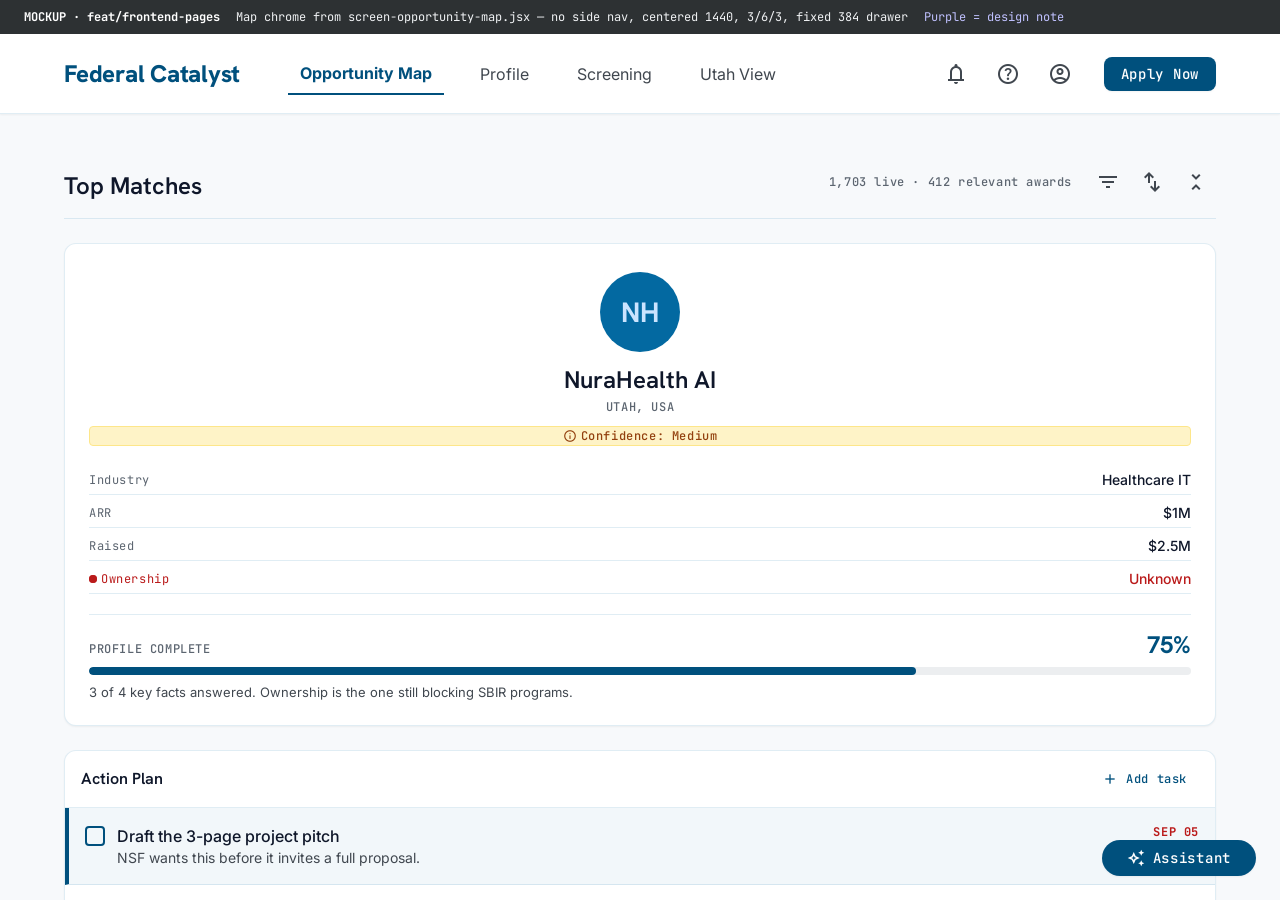
==== commit 7124c3ca: "design: list controls into the header as icon popovers; tint the ask card The rail toolbar was its o" ====
--- a/public/design-mocks/frontend-pages.html
+++ b/public/design-mocks/frontend-pages.html
@@ -173,19 +173,38 @@
   .mk-donehead:hover { color: var(--color-text-deep); }
   .mk-donehead .mk-opp__chev { margin-left: auto; }
 
-  /* List toolbar — belongs to the rail it controls, not the page header. */
-  .mk-railbar {
-    display: flex; justify-content: space-between; align-items: center;
-    gap: 12px; flex-wrap: wrap;
-  }
-  .mk-filters { display: flex; gap: 8px; flex-wrap: wrap; }
-
-  /* Mockup commentary lives BETWEEN cards, never crammed inside one. */
-  .mk-note-out {
-    display: flex; align-items: center; gap: 8px; flex-wrap: wrap;
-    margin: -12px 0 0; padding: 0 4px;
-    font: 400 13px/18px var(--font-body); color: var(--color-on-surface-variant);
-  }
+  /* The one card on the page that ASKS something of you, rather than
+     reporting. Tinted with the kit's own primary-fixed wash (the same one
+     or-opp__head uses) so it separates without spending a new colour —
+     rule 1 keeps one blue, rule 2 keeps the status hues for status. */
+  .mk-ask {
+    background: rgba(205, 229, 255, .2);
+    border-color: var(--color-primary-container);
+  }
+  .mk-ask .or-option { background: var(--color-surface-container-lowest); }
+
+  /* Icon-button popovers for filter and sort. Traditional list chrome:
+     the controls collapse to glyphs and open their options on demand. */
+  .mk-pop { position: relative; }
+  .mk-pop__menu {
+    position: absolute; right: 0; top: calc(100% + 6px); z-index: 40;
+    min-width: 232px; padding: 8px;
+    background: var(--color-surface-container-lowest);
+    border: 1px solid var(--color-border-ice);
+    border-radius: var(--radius-lg); box-shadow: var(--shadow-lg);
+  }
+  .mk-pop__title {
+    margin: 4px 8px 8px; font: 500 12px/14px var(--font-label);
+    letter-spacing: .05em; text-transform: uppercase; color: var(--color-outline);
+  }
+  .mk-pop__row {
+    display: flex; align-items: center; gap: 10px; padding: 8px;
+    border-radius: var(--radius-default); cursor: pointer;
+    font: 400 14px/20px var(--font-body); color: var(--color-text-deep);
+  }
+  .mk-pop__row:hover { background: var(--color-surface-container-low); }
+  .mk-pop__row input { accent-color: var(--color-primary); }
+  .mk-pop__row span:nth-of-type(1) { flex: 1; }
 
   .mk-h3 { margin: 0; font: 600 24px/32px var(--font-headline); color: var(--color-text-deep); }
   .mk-h4 { margin: 0 0 24px; font: 600 20px/28px var(--font-headline); color: var(--color-text-deep); }
@@ -234,7 +253,32 @@
 <main class="mk-page" id="screen-map" role="tabpanel" aria-label="Opportunity Map">
     <div class="mk-pagehead">
     <h2 class="mk-h3">Top Matches</h2>
-    <span class="mk-label">1,703 live · 412 relevant awards</span>
+    <div class="mk-row" style="gap:16px">
+      <span class="mk-label">1,703 live · 412 relevant awards</span>
+      <div class="mk-row" style="gap:4px">
+        <div class="mk-pop">
+          <button class="or-iconbtn" id="filter-btn" aria-haspopup="true" aria-expanded="false" aria-controls="filter-menu" aria-label="Filter matches"><span class="material-symbols-outlined" aria-hidden="true">filter_list</span></button>
+          <div class="mk-pop__menu" id="filter-menu" role="group" aria-label="Filter by fit tier" hidden>
+            <p class="mk-pop__title">Show</p>
+            <label class="mk-pop__row"><input type="checkbox" checked /><span>Likely fit</span><span class="mk-num">4</span></label>
+            <label class="mk-pop__row"><input type="checkbox" checked /><span>Verify eligibility</span><span class="mk-num">5</span></label>
+            <label class="mk-pop__row"><input type="checkbox" checked /><span>Adjacent</span><span class="mk-num">2</span></label>
+            <label class="mk-pop__row"><input type="checkbox" /><span>Held — missing data</span><span class="mk-num">2</span></label>
+            <label class="mk-pop__row"><input type="checkbox" /><span>Blocked</span><span class="mk-num">3</span></label>
+          </div>
+        </div>
+        <div class="mk-pop">
+          <button class="or-iconbtn" id="sort-btn" aria-haspopup="true" aria-expanded="false" aria-controls="sort-menu" aria-label="Sort matches"><span class="material-symbols-outlined" aria-hidden="true">swap_vert</span></button>
+          <div class="mk-pop__menu" id="sort-menu" role="group" aria-label="Sort order" hidden>
+            <p class="mk-pop__title">Order by</p>
+            <label class="mk-pop__row"><input type="radio" name="sort" checked /><span>Best fit</span></label>
+            <label class="mk-pop__row"><input type="radio" name="sort" /><span>Deadline soonest</span></label>
+            <label class="mk-pop__row"><input type="radio" name="sort" /><span>Largest award</span></label>
+          </div>
+        </div>
+        <button class="or-iconbtn" id="toggle-all" aria-label="Collapse all matches" title="Collapse all"><span class="material-symbols-outlined" aria-hidden="true">unfold_less</span></button>
+      </div>
+    </div>
   </div>
 
   <div class="mk-grid">
@@ -295,25 +339,10 @@
           </div>
         </div>
       </div>
-      <p class="mk-note-out">Work <b>you</b> do — tick it off.<span class="mk-anno">TaskRow</span></p>
     </div>
 
     <!-- span 6 — Top Matches -->
     <div class="mk-c6">
-
-      <div class="mk-railbar">
-        <div class="mk-filters" role="group" aria-label="Filter matches">
-          <button class="or-btn or-btn--tonal or-btn--sm or-btn--pill" aria-pressed="true">All 11</button>
-          <button class="or-btn or-btn--outline or-btn--sm or-btn--pill" aria-pressed="false">Likely fit 4</button>
-          <button class="or-btn or-btn--outline or-btn--sm or-btn--pill" aria-pressed="false">Verify 5</button>
-          <button class="or-btn or-btn--outline or-btn--sm or-btn--pill" aria-pressed="false">Held 2</button>
-        </div>
-        <div class="mk-row" style="gap:8px">
-          <label class="mk-vh" for="sort">Sort matches</label>
-          <select id="sort" class="or-btn or-btn--outline or-btn--sm" style="padding:6px 10px"><option>Best fit</option><option>Deadline soonest</option><option>Largest award</option></select>
-          <button class="or-btn or-btn--text or-btn--sm" id="toggle-all">Collapse all</button>
-        </div>
-      </div>
 
       <article class="or-opp" data-expanded="true">
         <button class="mk-opp__toggle" aria-expanded="true" aria-controls="opp-nsf-body">
@@ -419,7 +448,7 @@
 
     <!-- span 3 — UnlockResults, the canonical right rail -->
     <div class="mk-c3">
-      <div class="or-card">
+      <div class="or-card mk-ask">
         <h4 style="margin:0 0 8px;font:600 20px/28px var(--font-headline);color:var(--color-text-deep);display:flex;align-items:center;gap:8px"><span class="material-symbols-outlined" style="color:var(--color-primary)" aria-hidden="true">key</span>Unlock Results</h4>
         <p style="margin:0 0 24px;font:400 14px/20px var(--font-body);color:var(--color-on-surface-variant)">Clarify ownership to reveal 14 hidden opportunities and confirm SBIR eligibility.</p>
         <div style="display:flex;flex-direction:column;gap:12px">
@@ -440,7 +469,6 @@
         </div>
         </div>
       </div>
-      <p class="mk-note-out">Dates the world sets — you meet them or miss them.<span class="mk-anno">Timeline · engine/timeline.ts</span></p>
     </div>
   </div>
 </main>
@@ -511,7 +539,7 @@
     </div>
 
     <div class="mk-c3">
-      <div class="or-card">
+      <div class="or-card mk-ask">
         <h4 style="margin:0 0 8px;font:600 20px/28px var(--font-headline);color:var(--color-text-deep);display:flex;align-items:center;gap:8px"><span class="material-symbols-outlined" style="color:var(--color-primary)" aria-hidden="true">key</span>Unlock Results</h4>
         <p style="margin:0 0 24px;font:400 14px/20px var(--font-body);color:var(--color-on-surface-variant)">Two required basics are missing, so ranking is held. Early numbers inflate and then collapse — we'd rather wait.</p>
         <div style="display:flex;flex-direction:column;gap:12px">
@@ -532,7 +560,6 @@
         </div>
         </div>
       </div>
-      <p class="mk-note-out">Dates the world sets — you meet them or miss them.<span class="mk-anno">Timeline · engine/timeline.ts</span></p>
     </div>
   </div>
 </main>
@@ -618,7 +645,7 @@
     </div>
 
     <div class="mk-c3">
-      <div class="or-card">
+      <div class="or-card mk-ask">
         <h4 style="margin:0 0 8px;font:600 20px/28px var(--font-headline);color:var(--color-text-deep);display:flex;align-items:center;gap:8px"><span class="material-symbols-outlined" style="color:var(--color-primary)" aria-hidden="true">key</span>Unlock Results</h4>
         <p style="margin:0 0 24px;font:400 14px/20px var(--font-body);color:var(--color-on-surface-variant)">Clarify ownership to reveal 14 hidden opportunities and confirm SBIR eligibility.</p>
         <div style="display:flex;flex-direction:column;gap:12px">
@@ -639,7 +666,6 @@
         </div>
         </div>
       </div>
-      <p class="mk-note-out">Dates the world sets — you meet them or miss them.<span class="mk-anno">Timeline · engine/timeline.ts</span></p>
     </div>
   </div>
 </main>
@@ -811,13 +837,39 @@
   const toggleAll = document.getElementById("toggle-all");
   toggleAll.addEventListener("click", () => {
     const cards = [...document.querySelectorAll("#screen-map .or-opp")];
-    const open = toggleAll.textContent.trim() === "Expand all";
+    const open = toggleAll.dataset.state === "collapsed";
     for (const c of cards) {
       c.dataset.expanded = String(open);
       c.querySelector(".mk-opp__toggle").setAttribute("aria-expanded", String(open));
     }
-    toggleAll.textContent = open ? "Collapse all" : "Expand all";
+    toggleAll.dataset.state = open ? "expanded" : "collapsed";
+    toggleAll.querySelector("span").textContent = open ? "unfold_less" : "unfold_more";
+    const label = open ? "Collapse all matches" : "Expand all matches";
+    toggleAll.setAttribute("aria-label", label);
+    toggleAll.title = open ? "Collapse all" : "Expand all";
   });
+
+  // Popovers: one open at a time, dismissed by outside click or Escape.
+  const pops = [["filter-btn","filter-menu"],["sort-btn","sort-menu"]].map(([b,m]) =>
+    [document.getElementById(b), document.getElementById(m)]);
+  function closePops(except) {
+    for (const [btn, menu] of pops) {
+      if (menu === except) continue;
+      menu.hidden = true; btn.setAttribute("aria-expanded", "false");
+    }
+  }
+  for (const [btn, menu] of pops) {
+    btn.addEventListener("click", (e) => {
+      e.stopPropagation();
+      const open = menu.hidden;
+      closePops(open ? menu : null);
+      menu.hidden = !open;
+      btn.setAttribute("aria-expanded", String(open));
+    });
+    menu.addEventListener("click", (e) => e.stopPropagation());
+  }
+  document.addEventListener("click", () => closePops(null));
+  document.addEventListener("keydown", (e) => { if (e.key === "Escape") closePops(null); });
 
   const doneHead = document.getElementById("done-head"), doneList = document.getElementById("done-list");
   doneHead.addEventListener("click", () => {
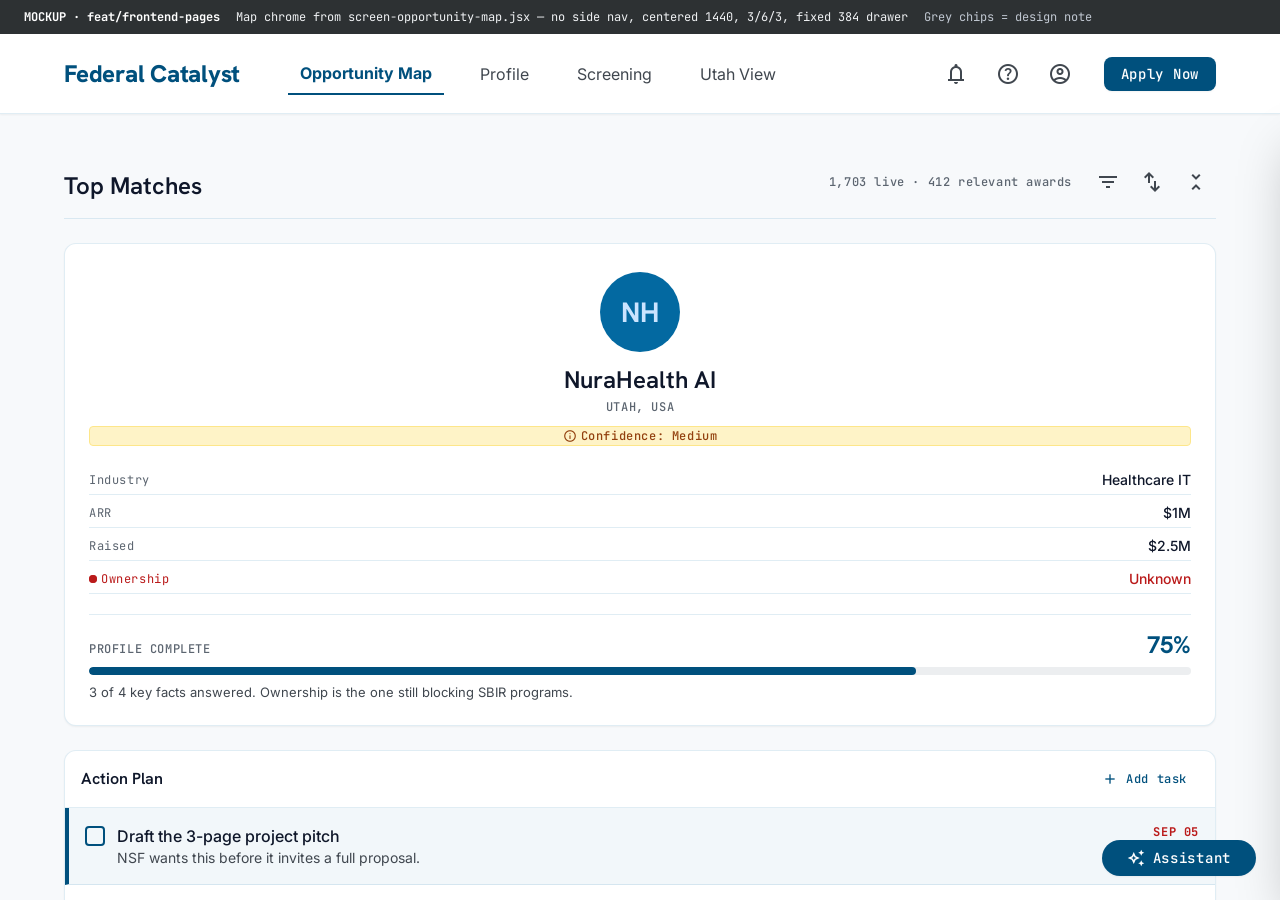
==== commit 7c74cea4: "design: tertiary tint for the ask card, drop the dashed held treatment, slide the drawer Tint. The p" ====
--- a/public/design-mocks/frontend-pages.html
+++ b/public/design-mocks/frontend-pages.html
@@ -69,7 +69,13 @@
     border-left: 1px solid var(--color-border-ice);
     box-shadow: var(--shadow-drawer);
     display: flex; flex-direction: column;
-  }
+    /* Slides in from the edge so it is legible as a panel arriving OVER the
+       rail, not the rail being replaced. */
+    transition: transform 260ms var(--ease-emphasized, cubic-bezier(.2,0,0,1));
+  }
+  .mk-drawer[data-open="false"] { transform: translateX(100%); }
+  .mk-drawer[data-open="true"] { transform: translateX(0); }
+  @media (prefers-reduced-motion: reduce) { .mk-drawer { transition: none; } }
   .mk-fab { position: fixed; right: 24px; bottom: 24px; z-index: 60; }
 
   /* Nav overflow guard. .or-nav pads 64px a side and never shrinks its link
@@ -178,10 +184,15 @@
      or-opp__head uses) so it separates without spending a new colour —
      rule 1 keeps one blue, rule 2 keeps the status hues for status. */
   .mk-ask {
-    background: rgba(205, 229, 255, .2);
-    border-color: var(--color-primary-container);
-  }
+    background: var(--color-tertiary-fixed);
+    border-color: var(--color-tertiary-fixed-dim);
+  }
+  /* Labels inside pick up the tertiary ink so the card reads as one object
+     and the small type gains contrast (7.23:1 vs 4.59:1 on the default). */
+  .mk-ask .or-kv__label,
+  .mk-ask .mk-label { color: var(--color-on-tertiary-fixed-variant); }
   .mk-ask .or-option { background: var(--color-surface-container-lowest); }
+  .mk-ask .or-option--checked { border-color: var(--color-tertiary); }
 
   /* Icon-button popovers for filter and sort. Traditional list chrome:
      the controls collapse to glyphs and open their options on demand. */
@@ -213,7 +224,7 @@
   .mk-between { display: flex; justify-content: space-between; align-items: center; gap: 16px; }
   .mk-num { font-family: var(--font-label); font-variant-numeric: tabular-nums; font-weight: 600; color: var(--color-text-deep); }
   .mk-stack { display: flex; flex-direction: column; gap: 12px; }
-  .mk-anno { font-family: var(--font-label); font-size: 11px; color: var(--color-tertiary); background: var(--color-tertiary-fixed); border-radius: var(--radius-default); padding: 4px 8px; display: inline-block; }
+  .mk-anno { font-family: var(--font-label); font-size: 11px; color: var(--color-on-surface-variant); background: var(--color-surface-container); border-radius: var(--radius-default); padding: 4px 8px; display: inline-block; }
   .mk-vh { position:absolute; width:1px; height:1px; overflow:hidden; clip:rect(0 0 0 0); }
   [hidden] { display: none !important; }
 </style>
@@ -223,7 +234,7 @@
 <div class="mk-banner">
   <b>MOCKUP · feat/frontend-pages</b>
   <span>Map chrome from screen-opportunity-map.jsx — no side nav, centered 1440, 3/6/3, fixed 384 drawer</span>
-  <span style="color:var(--color-tertiary-fixed-dim)">Purple = design note</span>
+  <span style="color:var(--color-outline-variant)">Grey chips = design note</span>
 </div>
 
 <!-- Plain .or-nav — the map's nav is solid; glass is workspace chrome. -->
@@ -434,12 +445,12 @@
         <div class="or-opp__foot"><span class="or-opp__meta" style="color:var(--color-on-surface-variant);margin-left:8px">Estimated prep time: 80 hours</span><div style="display:flex;gap:12px"><button class="or-btn or-btn--outline">Save for Later</button><button class="or-btn or-btn--filled">Start Pre-flight</button></div></div>
       </article>
 
-      <div class="or-card or-card--dashed">
+      <div class="or-card">
         <div style="display:flex;justify-content:space-between;align-items:flex-start;gap:16px">
           <div>
-            <div style="display:flex;align-items:center;gap:12px;margin-bottom:4px"><span class="or-badge or-badge--neutral">Held - Missing Data</span><span class="mk-label">ID: NIH-R43</span></div>
+            <div style="display:flex;align-items:center;gap:12px;margin-bottom:4px"><span class="or-badge or-badge--caution">Uncertain eligibility</span><span class="mk-label">ID: NIH-R43</span></div>
             <h4 style="margin:0;font:600 18px/26px var(--font-headline);color:var(--color-text-deep)">NIH SBIR (NINR)</h4>
-            <p style="margin:4px 0 0;max-width:640px;font:400 14px/20px var(--font-body);color:var(--color-on-surface-variant)">National Institute of Nursing Research grants. Highly relevant, but we need ownership details to confirm eligibility against VC backing limits.</p>
+            <p style="margin:4px 0 0;max-width:640px;font:400 14px/20px var(--font-body);color:var(--color-on-surface-variant)">National Institute of Nursing Research grants. Highly relevant. We can't confirm eligibility against the VC backing limits until we know your ownership split.</p>
           </div>
           <button class="or-btn or-btn--text">Resolve<span class="material-symbols-outlined" style="font-size:18px" aria-hidden="true">edit</span></button>
         </div>
@@ -612,8 +623,8 @@
       </div>
 
       <!-- The honest half — 57% of unknown-gated dollars, per readiness.ts -->
-      <div class="or-card or-card--dashed">
-        <div class="mk-between" style="margin-bottom:8px"><span class="or-badge or-badge--neutral">Not machine-readable</span><span class="mk-num" style="color:var(--color-outline)">$1.4M</span></div>
+      <div class="or-card">
+        <div class="mk-between" style="margin-bottom:8px"><span class="or-badge or-badge--caution">Uncertain eligibility</span><span class="mk-num" style="color:var(--color-outline)">$1.4M</span></div>
         <h4 style="margin:0 0 4px;font:600 18px/26px var(--font-headline);color:var(--color-text-deep)">We can't determine these — and neither can any answer you give us</h4>
         <p style="margin:0 0 16px;max-width:640px;font:400 14px/20px var(--font-body);color:var(--color-on-surface-variant)">11 programs state eligibility in prose we can't parse into a rule — “applicants must demonstrate institutional capacity”. We rank these <b>verify eligibility</b> rather than guessing, and point you at the paragraph to read.</p>
         <div class="mk-stack">
@@ -749,7 +760,7 @@
 </div><!-- /mk-scroll -->
 
 <!-- AssistantDrawer — screen-assistant-drawer.jsx, faithfully -->
-<aside class="mk-drawer" id="drawer" aria-label="Assistant" hidden>
+<aside class="mk-drawer" id="drawer" aria-label="Assistant" data-open="false" aria-hidden="true">
   <div style="display:flex;align-items:center;justify-content:space-between;padding:24px;border-bottom:1px solid var(--color-border-ice)">
     <h2 style="margin:0;font:600 24px/32px var(--font-headline);color:var(--color-text-deep)">Assistant</h2>
     <div style="display:flex;gap:4px">
@@ -889,7 +900,9 @@
 
   const drawer = document.getElementById("drawer"), fab = document.getElementById("fab");
   function setDrawer(open) {
-    drawer.hidden = !open; fab.hidden = open;
+    drawer.dataset.open = String(open);
+    drawer.setAttribute("aria-hidden", String(!open));
+    fab.hidden = open;
     document.body.dataset.drawer = String(open);
   }
   document.getElementById("drawer-close").addEventListener("click", () => setDrawer(false));
